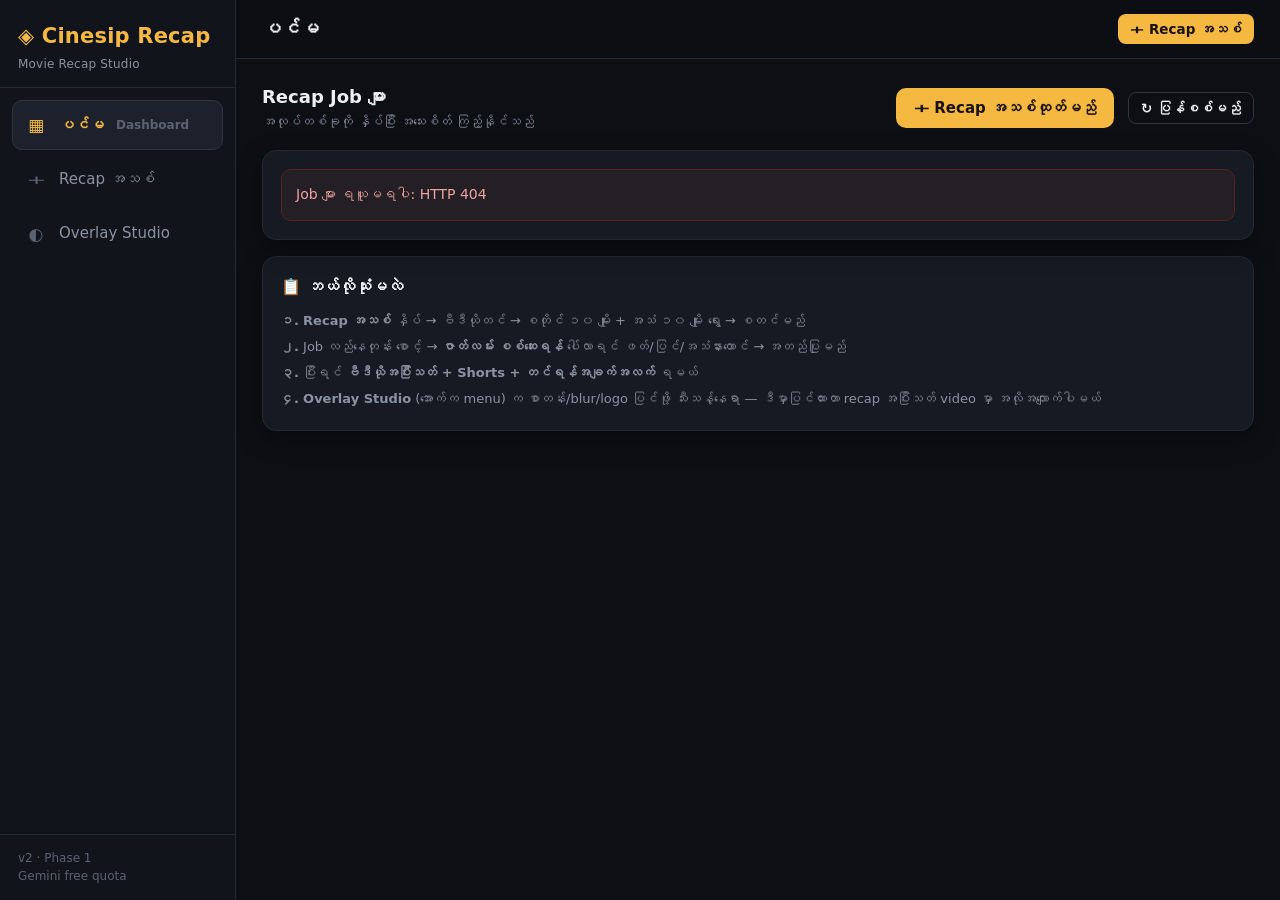
==== frontend/index.html @ f59112a5 "UI overhaul: voice presets+sliders, blur drag fix, style card fix, clearer workflow" ====
<!DOCTYPE html>
<html lang="my">
<head>
<meta charset="utf-8">
<meta name="viewport" content="width=device-width, initial-scale=1">
<title>Cinesip Recap — Studio</title>
<style>
/* ============ Cinesip Recap Studio — design system ============ */
:root{
  --bg:#0d0f14; --bg2:#11141b; --surface:#161a22; --surface2:#1c212b;
  --border:#232936; --border2:#2e3542;
  --text:#eceff4; --muted:#8b93a3; --faint:#5b6373;
  --gold:#f5b942; --gold-d:#c98f1f; --gold-ink:#1a1206;
  --green:#3fb950; --red:#e5534b; --amber:#d29922;
  --shadow:0 8px 24px rgba(0,0,0,.35);
  --r:14px;
}
*{box-sizing:border-box}
html,body{height:100%}
body{margin:0;background:var(--bg);color:var(--text);
  font-family:"Padauk","Noto Sans Myanmar","Myanmar3",system-ui,sans-serif;
  font-size:15px;line-height:1.55;-webkit-font-smoothing:antialiased}
::-webkit-scrollbar{width:10px;height:10px}
::-webkit-scrollbar-thumb{background:#2a3140;border-radius:6px}
::-webkit-scrollbar-track{background:transparent}

/* ============ app shell ============ */
#app{display:flex;min-height:100vh}
#sidebar{width:236px;flex:0 0 236px;background:var(--bg2);border-right:1px solid var(--border);
  display:flex;flex-direction:column;position:sticky;top:0;height:100vh;z-index:40}
#brand{padding:20px 18px 14px;border-bottom:1px solid var(--border)}
#brand .logo{font-size:21px;font-weight:800;color:var(--gold);letter-spacing:.2px}
#brand .logo small{color:var(--muted);font-weight:400;font-size:12px;display:block;margin-top:2px}
#nav{padding:12px;display:flex;flex-direction:column;gap:4px;flex:1}
.nav-item{display:flex;align-items:center;gap:12px;padding:11px 12px;border-radius:10px;
  color:var(--muted);cursor:pointer;border:1px solid transparent;font-size:15px;user-select:none}
.nav-item .ic{width:22px;text-align:center;font-size:17px;color:var(--faint)}
.nav-item:hover{background:var(--surface);color:var(--text)}
.nav-item.active{background:var(--surface2);color:var(--gold);border-color:var(--border2);font-weight:700}
.nav-item.active .ic{color:var(--gold)}
#sideFoot{padding:14px 18px;border-top:1px solid var(--border);color:var(--faint);font-size:12px}

#main{flex:1;min-width:0;display:flex;flex-direction:column}
#topbar{position:sticky;top:0;z-index:30;background:rgba(13,15,20,.92);
  border-bottom:1px solid var(--border);padding:14px 26px;display:flex;align-items:center;gap:14px}
#topbar h2{margin:0;font-size:19px;font-weight:700}
#topbar .spacer{flex:1}
#content{padding:24px 26px 60px;max-width:1240px;width:100%;margin:0 auto}
.view{display:none}
.view.active{display:block;animation:fadeUp .25s ease}
@keyframes fadeUp{from{opacity:0;transform:translateY(8px)}to{opacity:1;transform:none}}

/* mobile nav */
#mnav{display:none;background:var(--bg2);border-bottom:1px solid var(--border);
  padding:8px 12px;gap:6px;overflow-x:auto}
#mnav .nav-item{white-space:nowrap;padding:8px 12px;font-size:14px}

/* ============ primitives ============ */
.card{background:var(--surface);border:1px solid var(--border);border-radius:var(--r);
  padding:18px;box-shadow:var(--shadow)}
.card h3{margin:0 0 12px;font-size:16px}
.btn{background:var(--gold);color:var(--gold-ink);border:none;border-radius:10px;
  padding:11px 18px;font-size:15px;font-weight:700;cursor:pointer;font-family:inherit;
  display:inline-flex;align-items:center;gap:8px;transition:filter .15s}
.btn:hover{filter:brightness(1.08)}
.btn:disabled{opacity:.4;cursor:not-allowed;filter:none}
.btn.ghost{background:transparent;color:var(--text);border:1px solid var(--border2)}
.btn.ghost:hover{border-color:var(--gold);color:var(--gold)}
.btn.danger{background:var(--red);color:#fff}
.btn.small{padding:7px 12px;font-size:13.5px;border-radius:8px}
input[type=text],input[type=number],select,textarea{width:100%;background:#0f1218;color:var(--text);
  border:1px solid var(--border2);border-radius:9px;padding:10px 12px;font-size:14.5px;font-family:inherit}
input:focus,select:focus,textarea:focus{outline:none;border-color:var(--gold)}
textarea{resize:vertical;min-height:76px;line-height:1.6}
input[type=range]{width:100%;accent-color:var(--gold)}
input[type=file]{color:var(--muted);font-size:13px;max-width:100%}
label.f{display:block;margin:0 0 6px;color:var(--muted);font-size:13.5px}
label.f .val{color:var(--gold);font-weight:700}
.row{margin:12px 0}
.hint{font-size:13px;color:var(--muted);line-height:1.65}
.badge{display:inline-flex;align-items:center;gap:6px;font-size:12.5px;font-weight:700;
  padding:4px 11px;border-radius:999px;border:1px solid var(--border2);color:var(--muted);white-space:nowrap}
.badge .dot{width:8px;height:8px;border-radius:50%;background:currentColor}
.badge.st-queued{color:var(--muted)}
.badge.st-analyze,.badge.st-script,.badge.st-voice,.badge.st-render,.badge.st-shorts,.badge.st-metadata{color:var(--gold);border-color:#4a3a17;background:rgba(245,185,66,.07)}
.badge.st-awaiting_script{color:var(--amber);border-color:#4a3a17;background:rgba(210,153,34,.1)}
.badge.st-done{color:var(--green);border-color:#1d4423;background:rgba(63,185,80,.08)}
.badge.st-error{color:var(--red);border-color:#5a2320;background:rgba(229,83,75,.08)}
.grid{display:grid;gap:16px}
.divider{height:1px;background:var(--border);margin:16px 0}
.err-box{background:rgba(229,83,75,.07);border:1px solid #5a2320;color:#f0a49f;
  border-radius:10px;padding:14px;font-size:14px}
.ok-box{background:rgba(63,185,80,.07);border:1px solid #1d4423;color:#9fe0a8;
  border-radius:10px;padding:14px;font-size:14px}
.spin{width:18px;height:18px;border:2px solid var(--border2);border-top-color:var(--gold);
  border-radius:50%;animation:rot .8s linear infinite;display:inline-block;vertical-align:-4px}
@keyframes rot{to{transform:rotate(360deg)}}
.pulse{animation:pulse 1.6s ease-in-out infinite}
@keyframes pulse{0%,100%{opacity:1}50%{opacity:.45}}

/* skeleton */
.skel{position:relative;overflow:hidden;background:var(--surface2);border-radius:10px;min-height:20px}
.skel::after{content:"";position:absolute;inset:0;
  background:linear-gradient(90deg,transparent,rgba(255,255,255,.05),transparent);
  animation:shim 1.4s infinite}
@keyframes shim{from{transform:translateX(-100%)}to{transform:translateX(100%)}}

/* toasts */
#toasts{position:fixed;right:18px;bottom:18px;z-index:200;display:flex;flex-direction:column;gap:10px;max-width:min(360px,90vw)}
.toast{background:var(--surface2);border:1px solid var(--border2);border-left:4px solid var(--gold);
  border-radius:10px;padding:12px 14px;box-shadow:var(--shadow);font-size:14px;
  animation:tin .25s ease}
.toast.err{border-left-color:var(--red)}
.toast.ok{border-left-color:var(--green)}
@keyframes tin{from{opacity:0;transform:translateX(20px)}to{opacity:1;transform:none}}

/* modal */
.modal{position:fixed;inset:0;background:rgba(0,0,0,.78);display:none;align-items:center;
  justify-content:center;z-index:150;padding:18px}
.modal.open{display:flex}
.modal-box{background:var(--surface);border:1px solid var(--border2);border-radius:16px;
  max-width:760px;width:100%;padding:18px;box-shadow:var(--shadow)}
.modal-box video{width:100%;border-radius:10px;background:#000;max-height:70vh}
.modal-note{margin:12px 0;color:var(--gold);font-size:14px}

/* ============ dashboard ============ */
.dash-head{display:flex;align-items:center;gap:14px;margin-bottom:18px;flex-wrap:wrap}
.dash-head .spacer{flex:1}
.job-grid{display:grid;grid-template-columns:repeat(auto-fill,minmax(280px,1fr));gap:16px}
.job-card{background:var(--surface);border:1px solid var(--border);border-radius:var(--r);
  overflow:hidden;cursor:pointer;transition:transform .15s,border-color .15s;box-shadow:var(--shadow)}
.job-card:hover{transform:translateY(-3px);border-color:var(--gold-d)}
.job-thumb{position:relative;aspect-ratio:16/9;background:#000;overflow:hidden}
.job-thumb img{width:100%;height:100%;object-fit:cover;display:block}
.job-thumb .ph{position:absolute;inset:0;display:flex;align-items:center;justify-content:center;
  color:var(--faint);font-size:14px}
.job-thumb .mode-tag{position:absolute;top:8px;left:8px;background:rgba(0,0,0,.65);color:var(--gold);
  font-size:11.5px;font-weight:700;padding:3px 9px;border-radius:6px}
.job-body{padding:14px}
.job-body .jid{font-weight:700;font-size:14.5px;margin-bottom:8px}
.job-meta{display:flex;align-items:center;gap:10px;margin-top:10px}
.pbar{height:7px;background:#0f1218;border-radius:99px;overflow:hidden;flex:1}
.pbar > i{display:block;height:100%;background:var(--gold);border-radius:99px;transition:width .4s}
.pbar.done > i{background:var(--green)}
.job-time{color:var(--faint);font-size:12px;margin-top:8px}
.empty{text-align:center;padding:60px 20px;color:var(--muted)}
.empty .big{font-size:44px;margin-bottom:10px;color:var(--faint)}

/* ============ wizard ============ */
.steps{display:flex;gap:0;margin-bottom:22px}
.step{flex:1;text-align:center;position:relative;padding-top:30px;color:var(--faint);font-size:13.5px}
.step::before{content:attr(data-n);position:absolute;top:0;left:50%;transform:translateX(-50%);
  width:30px;height:30px;border-radius:50%;background:var(--surface2);border:1px solid var(--border2);
  display:flex;align-items:center;justify-content:center;font-weight:700;color:var(--muted);font-size:14px}
.step::after{content:"";position:absolute;top:15px;left:calc(-50% + 18px);right:calc(50% + 18px);
  height:2px;background:var(--border2)}
.step:first-child::after{display:none}
.step.cur{color:var(--gold);font-weight:700}
.step.cur::before{background:var(--gold);color:var(--gold-ink);border-color:var(--gold)}
.step.done{color:var(--green)}
.step.done::before{background:var(--green);color:#06130a;border-color:var(--green);content:"✓"}
.dropzone{border:2px dashed var(--border2);border-radius:var(--r);padding:44px 20px;text-align:center;
  cursor:pointer;transition:border-color .15s,background .15s;background:var(--surface)}
.dropzone:hover,.dropzone.over{border-color:var(--gold);background:#171a12}
.dropzone .big{font-size:40px;margin-bottom:8px;color:var(--gold)}
.mode-cards{display:grid;grid-template-columns:repeat(3,1fr);gap:12px}
.mode-card{background:var(--surface2);border:2px solid var(--border2);border-radius:12px;
  padding:18px 14px;text-align:center;cursor:pointer;transition:border-color .15s}
.mode-card:hover{border-color:var(--faint)}
.mode-card.sel{border-color:var(--gold);background:#1d1a10}
.mode-card .t{font-weight:700;font-size:15.5px;margin-bottom:4px}
.mode-card .d{font-size:12.5px;color:var(--muted)}
.style-cards{display:grid;grid-template-columns:repeat(2,1fr);gap:10px}
.style-card{background:var(--surface2);border:2px solid var(--border2);border-radius:12px;
  padding:10px 12px;cursor:pointer;transition:border-color .15s}
.style-card:hover{border-color:var(--faint)}
.style-card.sel{border-color:var(--gold);background:#1d1a10}
.style-card .t{font-weight:700;font-size:14.5px;margin-bottom:3px}
.style-card .d{font-size:12px;color:var(--muted)}
@media(max-width:560px){.style-cards{grid-template-columns:1fr}}
.wiz-nav{display:flex;gap:10px;margin-top:20px}
.wiz-nav .spacer{flex:1}
.kv{display:flex;justify-content:space-between;padding:9px 0;border-bottom:1px solid var(--border);font-size:14.5px}
.kv:last-child{border-bottom:none}
.kv .k{color:var(--muted)} .kv .v{font-weight:700}

/* ============ job detail ============ */
.job-head{display:flex;align-items:center;gap:14px;flex-wrap:wrap;margin-bottom:18px}
.job-head .spacer{flex:1}
.ring{position:relative;width:64px;height:64px;flex:0 0 64px}
.ring svg{transform:rotate(-90deg)}
.ring .pct{position:absolute;inset:0;display:flex;align-items:center;justify-content:center;
  font-size:13px;font-weight:800;color:var(--gold)}
.timeline{display:flex;align-items:flex-start;margin:6px 0 20px;overflow-x:auto;padding:6px 2px}
.tstep{flex:1;min-width:96px;text-align:center;position:relative;padding-top:40px;color:var(--faint);font-size:12.5px}
.tstep::before{content:attr(data-ic);position:absolute;top:4px;left:50%;transform:translateX(-50%);
  width:32px;height:32px;border-radius:50%;background:var(--surface2);border:2px solid var(--border2);
  display:flex;align-items:center;justify-content:center;font-size:14px;font-weight:800;color:var(--muted)}
.tstep::after{content:"";position:absolute;top:19px;left:calc(-50% + 20px);right:calc(50% + 20px);
  height:2px;background:var(--border2)}
.tstep:first-child::after{display:none}
.tstep.done{color:var(--green)}
.tstep.done::before{background:rgba(63,185,80,.15);border-color:var(--green);color:var(--green);content:"✓"}
.tstep.done::after{background:var(--green)}
.tstep.cur{color:var(--gold);font-weight:700}
.tstep.cur::before{border-color:var(--gold);color:var(--gold);box-shadow:0 0 0 5px rgba(245,185,66,.12)}
.tstep.cur::after{background:var(--gold-d)}
.tstep.err::before{border-color:var(--red);color:var(--red);content:"!"}
.console{background:#0a0c10;border:1px solid var(--border);border-radius:12px;padding:14px;
  font-family:ui-monospace,Consolas,monospace;font-size:13px;line-height:1.7;
  max-height:260px;overflow-y:auto;color:#9fb3a8}
.console .lt{color:#4a5468;margin-right:8px}
.console .e{color:#f0a49f}
.stage-panel{margin-top:16px}
.beat{border:1px solid var(--border);border-radius:12px;padding:14px;margin-bottom:12px;background:var(--surface2)}
.beat-head{display:flex;align-items:center;gap:10px;margin-bottom:10px;flex-wrap:wrap}
.beat-idx{background:var(--gold);color:var(--gold-ink);font-weight:800;font-size:13px;
  border-radius:8px;padding:3px 10px}
.beat-win{color:var(--muted);font-size:13px;font-family:ui-monospace,monospace}
.beat textarea{margin:8px 0}
.flag{font-size:12px;font-weight:700;padding:3px 10px;border-radius:99px}
.flag.low{background:rgba(229,83,75,.12);color:#f0a49f;border:1px solid #5a2320}
.flag.good{background:rgba(63,185,80,.1);color:#9fe0a8;border:1px solid #1d4423}
.score{font-size:13px;color:var(--muted)}
.beat-actions{display:flex;gap:8px;align-items:center;flex-wrap:wrap;margin-top:8px}
.beat-actions audio{height:34px;max-width:260px}
.voice-sel{max-width:220px}
.bible{background:#141821;border:1px solid var(--border2);border-left:4px solid var(--gold);
  border-radius:10px;padding:14px;margin-bottom:16px;font-size:14.5px;line-height:1.7}
.short-grid{display:grid;grid-template-columns:repeat(auto-fill,minmax(220px,1fr));gap:14px}
.short-card{background:var(--surface2);border:1px solid var(--border);border-radius:12px;overflow:hidden}
.short-card .sp{aspect-ratio:9/16;max-height:220px;background:#000;display:flex;align-items:center;
  justify-content:center;color:var(--faint);font-size:13px;position:relative}
.short-card .bd{padding:12px}
.tagchip{display:inline-block;background:var(--surface2);border:1px solid var(--border2);
  border-radius:99px;padding:4px 12px;font-size:13px;margin:0 6px 6px 0}
.copy-btn{cursor:pointer}
.meta-row{display:flex;gap:8px;align-items:flex-start;margin-bottom:10px}
.meta-row .grow{flex:1}

/* ============ preview studio ============ */
.studio-layout{display:grid;grid-template-columns:minmax(0,1fr) 360px;gap:16px;align-items:start}
#stageWrap{background:#000;border-radius:12px;overflow:hidden;position:relative;border:1px solid var(--border)}
#stage{position:relative;width:100%;background:#000;overflow:hidden;aspect-ratio:16/9}
#vid{width:100%;height:100%;display:block;object-fit:fill;background:#000}
#olayer{position:absolute;inset:0;overflow:hidden;touch-action:none}
#stagePlaceholder{position:absolute;inset:0;display:flex;align-items:center;justify-content:center;
  color:var(--muted);font-size:15px;text-align:center;padding:20px}
#videoInfo{margin-top:8px;color:var(--muted);font-size:13px}
.blur-region{position:absolute;border:1px dashed rgba(245,185,66,.85);background:rgba(245,185,66,.06);
  cursor:move;min-width:14px;min-height:14px;border-radius:4px}
.blur-region.sel{border:2px solid var(--gold);background:rgba(245,185,66,.12)}
.blur-region .tag{position:absolute;top:-20px;left:0;font-size:11px;color:var(--gold);
  background:rgba(0,0,0,.6);padding:1px 6px;border-radius:4px;white-space:nowrap}
.blur-region .rh{position:absolute;right:-8px;bottom:-8px;width:16px;height:16px;border-radius:50%;
  background:var(--gold);cursor:nwse-resize;border:2px solid #000}
#subBox{position:absolute;transform:translate(-50%,-50%);cursor:move;text-align:center;
  font-weight:700;line-height:1.35;padding:2px 8px;user-select:none;white-space:pre-wrap;word-break:break-word}
#logoImg{position:absolute;cursor:move;user-select:none}
#logoEmpty{position:absolute;border:1px dashed var(--faint);color:var(--muted);font-size:12px;
  display:flex;align-items:center;justify-content:center;cursor:move;border-radius:6px}
#wmBox{position:absolute;cursor:move;user-select:none;white-space:nowrap;font-weight:600}
.studio-tabs{display:flex;flex-wrap:wrap;gap:6px;margin-bottom:12px}
.studio-tabs button{background:var(--surface2);color:var(--muted);border:1px solid var(--border2);
  border-radius:8px;padding:8px 12px;cursor:pointer;font-size:14px;font-family:inherit}
.studio-tabs button.active{background:var(--gold);color:var(--gold-ink);border-color:var(--gold);font-weight:700}
.stab{display:none}.stab.active{display:block}
.studio-actions{display:grid;grid-template-columns:1fr 1fr;gap:8px;margin-top:14px}
#fontList{list-style:none;margin:8px 0;padding:0;max-height:150px;overflow:auto}
#fontList li{padding:7px 10px;border:1px solid var(--border);border-radius:8px;margin-bottom:6px;
  font-size:13px;display:flex;justify-content:space-between;gap:8px;align-items:center}
#fontList li.cur{border-color:var(--gold)}
.chk{display:flex;align-items:center;gap:8px;margin:8px 0}
.chk input{width:17px;height:17px;accent-color:var(--gold)}
.vid-pick{display:flex;gap:8px;flex-wrap:wrap;align-items:center;margin-bottom:12px}

@media (max-width:1020px){.studio-layout{grid-template-columns:1fr}}
@media (max-width:860px){
  #sidebar{display:none}
  #mnav{display:flex}
  #content{padding:16px 14px 60px}
  #topbar{padding:12px 14px}
  .mode-cards{grid-template-columns:1fr}
}
</style>
</head>
<body>
<div id="app">
  <!-- ============ sidebar ============ -->
  <aside id="sidebar">
    <div id="brand">
      <div class="logo">◈ Cinesip Recap<small>Movie Recap Studio</small></div>
    </div>
    <nav id="nav">
      <div class="nav-item active" data-view="dashboard"><span class="ic">▦</span>ပင်မ <span style="font-size:12px;color:var(--faint)">Dashboard</span></div>
      <div class="nav-item" data-view="wizard"><span class="ic">＋</span>Recap အသစ်</div>
      <div class="nav-item" data-view="studio"><span class="ic">◐</span>Overlay Studio</div>
    </nav>
    <div id="sideFoot">v2 · Phase 1<br>Gemini free quota</div>
  </aside>

  <!-- ============ main ============ -->
  <div id="main">
    <div id="topbar">
      <h2 id="viewTitle">ပင်မ</h2>
      <div class="spacer"></div>
      <button class="btn small" id="btnTopNew">＋ Recap အသစ်</button>
    </div>
    <nav id="mnav">
      <div class="nav-item active" data-view="dashboard"><span class="ic">▦</span>ပင်မ</div>
      <div class="nav-item" data-view="wizard"><span class="ic">＋</span>အသစ်</div>
      <div class="nav-item" data-view="studio"><span class="ic">◐</span>Overlay</div>
    </nav>

    <div id="content">
      <!-- ======== VIEW: dashboard ======== -->
      <section class="view active" id="view-dashboard">
        <div class="dash-head">
          <div>
            <h3 style="margin:0;font-size:18px">Recap Job များ</h3>
            <div class="hint">အလုပ်တစ်ခုကို နှိပ်ပြီး အသေးစိတ် ကြည့်နိုင်သည်</div>
          </div>
          <div class="spacer"></div>
          <button class="btn" id="btnDashNew">＋ Recap အသစ်ထုတ်မည်</button>
          <button class="btn ghost small" id="btnRefresh">↻ ပြန်စစ်မည်</button>
        </div>
        <div class="job-grid" id="jobGrid"></div>
        <div class="card" style="margin-top:16px">
          <h3 style="font-size:16px;margin:0 0 8px">📋 ဘယ်လိုသုံးမလဲ</h3>
          <div class="hint" style="line-height:2">
            <b>၁.</b> <b>Recap အသစ်</b> နှိပ် → ဗီဒီယိုတင် → စတိုင် ၁၀ မျိုး + အသံ ၁၀ မျိုး ရွေး → စတင်မည်<br>
            <b>၂.</b> Job လည်နေတုန်း စောင့် → <b>ဇာတ်လမ်း စစ်ဆေးရန်</b> ပေါ်လာရင် ဖတ်/ပြင်/အသံနားထောင် → အတည်ပြုမည်<br>
            <b>၃.</b> ပြီးရင် <b>ဗီဒီယိုအပြီးသတ် + Shorts + တင်ရန်အချက်အလက်</b> ရမယ်<br>
            <b>၄.</b> <b>Overlay Studio</b> (အောက်က menu) က စာတန်း/blur/logo ပြင်ဖို့ သီးသန့်နေရာ — ဒီမှာပြင်ထားတာ recap အပြီးသတ် video မှာ အလိုအလျောက်ပါမယ်
          </div>
        </div>
      </section>

      <!-- ======== VIEW: new recap wizard ======== -->
      <section class="view" id="view-wizard">
        <div class="card" style="max-width:760px;margin:0 auto">
          <h3 style="font-size:18px">Recap အသစ်</h3>
          <div class="hint" style="margin-bottom:10px">📋 အဆင့်များ: <b>ဗီဒီယိုတင်</b> → <b>စတိုင်+အသံရွေး</b> → <b>စတင်</b> → ဇာတ်လမ်းစစ်ဆေး → ဗီဒီယိုအပြီးသတ် ရမယ်</div>
          <div class="steps" id="wizSteps">
            <div class="step cur" data-n="1" data-s="1">၁။ ဗီဒီယိုတင်</div>
            <div class="step" data-n="2" data-s="2">၂။ စတိုင်+အသံရွေး</div>
            <div class="step" data-n="3" data-s="3">၃။ စတင်ရန်</div>
          </div>
            <div class="step cur" data-n="1" data-s="1">ဗီဒီယို</div>
            <div class="step" data-n="2" data-s="2">ရွေးချယ်မှုများ</div>
            <div class="step" data-n="3" data-s="3">Quota & စတင်ရန်</div>
          </div>
          <div id="wizBody"></div>
          <div class="wiz-nav">
            <button class="btn ghost" id="wizBack" style="visibility:hidden">← နောက်သို့</button>
            <div class="spacer"></div>
            <button class="btn" id="wizNext">ရှေ့သို့ →</button>
          </div>
        </div>
      </section>

      <!-- ======== VIEW: job detail ======== -->
      <section class="view" id="view-job">
        <div class="job-head">
          <button class="btn ghost small" id="btnJobBack">← ပြန်သွားမည်</button>
          <div>
            <div style="font-weight:800;font-size:17px" id="jobTitle">Job</div>
            <div class="hint" id="jobSub"></div>
          </div>
          <div class="spacer"></div>
          <button class="btn ghost small" id="btnJobOverlay" title="ဒီ video ရဲ့ စာတန်း/blur/logo ကို Overlay Studio မှာ ပြင်မယ်">🎨 Overlay ပြင်ရန်</button>
          <span id="jobStageBadge"></span>
          <div class="ring" id="jobRing"></div>
        </div>
        <div class="card">
          <div class="timeline" id="jobTimeline"></div>
          <div class="row" style="display:flex;align-items:center;gap:12px">
            <div class="pbar" id="jobPbar" style="flex:1"><i style="width:0%"></i></div>
            <span class="hint" id="jobStageDetail"></span>
          </div>
        </div>
        <div class="card stage-panel">
          <h3>အဆင့် အသေးစိတ်</h3>
          <div id="stagePanel"><div class="hint">တောင်းဆိုနေသည်...</div></div>
        </div>
        <div class="card stage-panel">
          <h3>Log</h3>
          <div class="console" id="jobLog"><div class="hint">—</div></div>
        </div>
      </section>

      <!-- ======== VIEW: preview studio ======== -->
      <section class="view" id="view-studio">
        <div class="card" style="margin-bottom:14px">
          <div class="vid-pick">
            <label class="btn ghost small" style="cursor:pointer">📁 ဗီဒီယို ရွေးပါ
              <input type="file" id="stFile" accept="video/mp4,video/*" style="display:none">
            </label>
            <button class="btn small ghost" id="stBtnUpload">တင်မည်</button>
            <button class="btn small ghost" id="stBtnLast">နောက်ဆုံးတင်ထားတာ သုံးမည်</button>
            <span class="hint" id="stHint"></span>
          </div>
          <div class="hint">မြင်တဲ့အတိုင်း ထွက်မယ် — blur / စာတန်း / logo / watermark / video ကို preview ပေါ်မှာ တိုက်ရိုက်ပြင်ပါ။</div>
          <div class="hint" style="margin-top:6px">ℹ️ ဒီနေရာက <b>recap job နဲ့ သက်သက်စီ</b> — ဗီဒီယိုတစ်ပုဒ်ရဲ့ overlay တွေကို အသေးစိတ်ပြင်ဖို့။ ဒီမှာ <b>သိမ်း</b> ထားတဲ့ overlay တွေက အဲ့ video ရဲ့ recap job အပြီးသတ် video မှာ အလိုအလျောက်ပါမယ်။</div>
        </div>
        <div class="studio-layout">
          <section>
            <div id="stageWrap">
              <div id="stage">
                <video id="vid" controls playsinline preload="metadata"></video>
                <div id="olayer"></div>
                <div id="stagePlaceholder">ဗီဒီယို တင်ပြီးမှ preview မြင်ရမယ်</div>
              </div>
            </div>
            <div id="videoInfo">ဗီဒီယို မတင်ရသေးပါ</div>
          </section>
          <aside class="card" id="studioPanel">
            <div class="studio-tabs" id="stTabs">
              <button data-tab="blur" class="active">Blur</button>
              <button data-tab="sub">စာတန်း</button>
              <button data-tab="logo">Logo</button>
              <button data-tab="wm">Watermark</button>
              <button data-tab="video">Video</button>
              <button data-tab="font">Font</button>
            </div>
            <div class="stab active" id="stab-blur">
              <div class="row">
                <button class="btn small" id="btnAddBlur">Blur နေရာ ထည့်မည်</button>
                <span class="hint" id="blurCount"></span>
              </div>
              <div class="hint">နေရာကို နှိပ်၍ ရွေးပါ — ဆွဲပြီး ရွှေ့လို့ရတယ်၊ အောက်ခြေညာဘက် အစက်ကလေးနဲ့ အရွယ်ပြင်လို့ရတယ်။</div>
              <div class="row"><label class="f">ရွေးထားသော နေရာ: <span class="val" id="blurSelLabel">—</span></label></div>
              <div class="row">
                <label class="f">ပြင်းအား (strength): <span class="val" id="blurSVal">25</span></label>
                <input type="range" id="blurS" min="0" max="50" value="25">
              </div>
              <div class="row"><button class="btn small danger" id="btnDelBlur">ရွေးထားတာ ဖျက်မည်</button></div>
            </div>
            <div class="stab" id="stab-sub">
              <div class="hint">အောက်က နမူနာစာသားကို preview ပေါ်မှာ ဆွဲပြီး နေရာချပါ။</div>
              <div class="row"><label class="f">နမူနာ စာသား</label><input type="text" id="subText" value="ဒါက နမူနာ စာတန်းထိုးပါ"></div>
              <div class="row"><label class="f">စာလုံး အရွယ်အစား (%): <span class="val" id="subSizeVal">4.5</span></label>
                <input type="range" id="subSize" min="1" max="12" step="0.5" value="4.5"></div>
              <div class="row"><label class="f">အကျယ် အများဆုံး (%): <span class="val" id="subMaxwVal">88</span></label>
                <input type="range" id="subMaxw" min="30" max="100" step="1" value="88"></div>
              <div class="row"><label class="f">အရောင်</label>
                <select id="subColor">
                  <option value="White">အဖြူ (White)</option>
                  <option value="Yellow" selected>အဝါ (Yellow)</option>
                  <option value="Green">အစိမ်း (Green)</option>
                  <option value="Cyan">စိမ်းပြာ (Cyan)</option>
                  <option value="Red">အနီ (Red)</option>
                </select></div>
              <div class="row"><label class="f">ဖောင့်</label><select id="subFont"><option value="">(မူရင်း)</option></select></div>
              <div class="row hint">အနေအထား: <span class="val" id="subPosVal">50, 88</span></div>
            </div>
            <div class="stab" id="stab-logo">
              <div class="chk"><input type="checkbox" id="logoEnabled" checked><label for="logoEnabled" style="margin:0">လိုဂို ပြသမည်</label></div>
              <div class="row"><label class="f">လိုဂို ပုံ (PNG/JPG)</label>
                <input type="file" id="logoFile" accept="image/*">
                <div class="hint" id="logoUpHint"></div></div>
              <div class="hint">လိုဂိုကို preview ပေါ်မှာ ဆွဲပြီး နေရာချပါ။</div>
              <div class="row"><label class="f">အကျယ် (%): <span class="val" id="logoWVal">12</span></label>
                <input type="range" id="logoW" min="2" max="40" step="0.5" value="12"></div>
              <div class="row"><label class="f">အမှိန် (opacity): <span class="val" id="logoOpVal">0.9</span></label>
                <input type="range" id="logoOp" min="0.1" max="1" step="0.05" value="0.9"></div>
              <div class="row hint">အနေအထား: <span class="val" id="logoPosVal">3, 3</span></div>
            </div>
            <div class="stab" id="stab-wm">
              <div class="chk"><input type="checkbox" id="wmEnabled"><label for="wmEnabled" style="margin:0">Watermark ပြသမည်</label></div>
              <div class="row"><label class="f">စာသား</label><input type="text" id="wmText" value="Cinesip"></div>
              <div class="hint">စာသားကို preview ပေါ်မှာ ဆွဲပြီး နေရာချပါ။</div>
              <div class="row"><label class="f">အရွယ်အစား (%): <span class="val" id="wmSizeVal">4</span></label>
                <input type="range" id="wmSize" min="1" max="12" step="0.5" value="4"></div>
              <div class="row"><label class="f">အမှိန် (opacity): <span class="val" id="wmOpVal">0.5</span></label>
                <input type="range" id="wmOp" min="0.1" max="1" step="0.05" value="0.5"></div>
              <div class="row"><label class="f">အရောင်</label>
                <select id="wmColor">
                  <option value="White" selected>အဖြူ (White)</option>
                  <option value="Yellow">အဝါ (Yellow)</option>
                  <option value="Green">အစိမ်း (Green)</option>
                  <option value="Cyan">စိမ်းပြာ (Cyan)</option>
                  <option value="Red">အနီ (Red)</option>
                </select></div>
              <div class="row hint">အနေအထား: <span class="val" id="wmPosVal">50, 95</span></div>
            </div>
            <div class="stab" id="stab-video">
              <div class="hint">ဒီတန်ဖိုးတွေက preview မှာရော၊ render လုပ်တဲ့အခါမှာပါ တစ်ထပ်တည်း သက်ရောက်မယ်။</div>
              <div class="row"><label class="f">အလင်း (brightness): <span class="val" id="vBriVal">0</span></label>
                <input type="range" id="vBri" min="-0.5" max="0.5" step="0.05" value="0"></div>
              <div class="row"><label class="f">Contrast: <span class="val" id="vConVal">1.0</span></label>
                <input type="range" id="vCon" min="0.5" max="1.5" step="0.05" value="1"></div>
              <div class="row"><label class="f">အရောင် ရင့်မှု (saturation): <span class="val" id="vSatVal">1.0</span></label>
                <input type="range" id="vSat" min="0" max="2" step="0.05" value="1"></div>
              <div class="row"><button class="btn small ghost" id="btnResetVideo">မူရင်းအတိုင်း ပြန်ထားမည်</button></div>
            </div>
            <div class="stab" id="stab-font">
              <div class="row"><label class="f">ဖောင့် စာရင်း</label><ul id="fontList"></ul></div>
              <div class="row"><label class="f">TTF ဖောင့် အသစ် တင်မည်</label>
                <input type="file" id="fontFile" accept=".ttf,.otf">
                <div style="margin-top:8px"><button class="btn small" id="btnFontUp">တင်မည်</button></div></div>
              <div class="hint">စာတန်းထိုးမှာ သုံးမယ့်ဖောင့်ကို "စာတန်း" tab ထဲက ရွေးပါ။</div>
            </div>
            <div class="studio-actions">
              <button class="btn" id="btnSaveOv">သိမ်းမည်</button>
              <button class="btn ghost" id="btnRenderOv">10s Preview ထုတ်မည်</button>
            </div>
            <div class="hint" id="stStatus" style="margin-top:10px;min-height:18px"></div>
          </aside>
        </div>
      </section>
    </div>
  </div>
</div>

<!-- generic video modal -->
<div class="modal" id="vidModal">
  <div class="modal-box">
    <video id="vidModalPlayer" controls playsinline></video>
    <div class="modal-note" id="vidModalNote"></div>
    <button class="btn small ghost" id="vidModalClose">ပိတ်မည်</button>
  </div>
</div>

<div id="toasts"></div>
<script>
"use strict";
/* ============================================================
   Cinesip Recap Studio — SPA
   ============================================================ */
const $ = id => document.getElementById(id);
const clamp = (v,a,b) => Math.min(b, Math.max(a, v));
const esc = s => String(s==null?"":s).replace(/[&<>"']/g, c=>({"&":"&amp;","<":"&lt;",">":"&gt;",'"':"&quot;","'":"&#39;"}[c]));

/* ---------- global state ---------- */
const App = {
  view: "dashboard",
  jobs: [],
  jobId: null,
  pollTimer: null,
  logLen: 0,
  lastVideo: null,          // {video_id,width,height,duration}
  wiz: { step:1, video:null, mode:"long", minutes:20, style:"cold_open", voice:"thiha", vopts:{speed:1.0,pitch:0,volume:100}, budget:null, jobId:null },
  scriptCache: null,
  resultCache: null,
};

/* ---------- api ---------- */
async function api(url, opts){
  const r = await fetch(url, opts);
  let j = null;
  try{ j = await r.json(); }catch(e){ /* non-json */ }
  if(!r.ok) throw new Error((j && (j.error||j.detail)) || ("HTTP "+r.status));
  return j;
}

/* ---------- toast ---------- */
function toast(msg, kind){
  const t = document.createElement("div");
  t.className = "toast " + (kind||"");
  t.textContent = msg;
  $("toasts").appendChild(t);
  setTimeout(()=>{ t.style.opacity="0"; t.style.transition="opacity .3s"; setTimeout(()=>t.remove(),320); }, 3600);
}

/* ---------- modal video ---------- */
function openVideoModal(url, note){
  const p = $("vidModalPlayer");
  p.src = url; p.load();
  $("vidModalNote").textContent = note || "";
  $("vidModal").classList.add("open");
}
function closeVideoModal(){
  const p = $("vidModalPlayer");
  p.pause(); p.removeAttribute("src"); p.load();
  $("vidModal").classList.remove("open");
}
$("vidModalClose").addEventListener("click", closeVideoModal);
$("vidModal").addEventListener("click", e=>{ if(e.target===$("vidModal")) closeVideoModal(); });

/* ---------- copy ---------- */
async function copyText(txt, label){
  try{ await navigator.clipboard.writeText(txt); toast((label||"")+" ကူးပြီးပြီ", "ok"); }
  catch(e){
    const ta = document.createElement("textarea");
    ta.value = txt; document.body.appendChild(ta); ta.select();
    try{ document.execCommand("copy"); toast("ကူးပြီးပြီ","ok"); }
    catch(_){ toast("copy မရပါ","err"); }
    ta.remove();
  }
}

/* ---------- formatting ---------- */
function fmtDur(sec){
  sec = Math.max(0, Math.round(sec||0));
  const m = Math.floor(sec/60), s = sec%60;
  return m+":"+String(s).padStart(2,"0");
}
function fmtTime(iso){
  if(!iso) return "—";
  try{ return new Date(iso).toLocaleString("en-GB",{day:"2-digit",month:"short",hour:"2-digit",minute:"2-digit"}); }
  catch(e){ return String(iso).slice(0,16); }
}
function shortId(id){ return String(id||"").slice(0,8); }

/* ---------- stage meta ---------- */
const STAGE_LABEL = {
  queued:"တန်းစီနေသည်", analyze:"ခွဲခြမ်းစိတ်ဖြာ", script:"ဇာတ်လမ်းရေး",
  awaiting_script:"စစ်ဆေးရန် စောင့်", voice:"အသံထည့်", render:"ဗီဒီယိုထုတ်",
  shorts:"Shorts ထုတ်", metadata:"အချက်အလက်", done:"ပြီးပြီ", error:"အမှား"
};
const TIMELINE = ["analyze","script","review","voice","render","shorts","metadata","done"];
const TIMELINE_LABEL = {analyze:"ခွဲခြမ်းစိတ်ဖြာ",script:"ဇာတ်လမ်းရေး",review:"စစ်ဆေးရန်",
  voice:"အသံထည့်",render:"ဗီဒီယိုထုတ်",shorts:"Shorts",metadata:"အချက်အလက်",done:"ပြီးပြီ"};
function stageToTl(stage){
  if(stage==="awaiting_script") return "review";
  return stage;
}
function stageBadge(stage){
  return `<span class="badge st-${esc(stage)}"><span class="dot"></span>${esc(STAGE_LABEL[stage]||stage)}</span>`;
}
function progressRing(pct){
  pct = clamp(Math.round(pct||0),0,100);
  const c = 2*Math.PI*26;
  return `<svg width="64" height="64" viewBox="0 0 64 64">
    <circle cx="32" cy="32" r="26" fill="none" stroke="#232936" stroke-width="7"/>
    <circle cx="32" cy="32" r="26" fill="none" stroke="#f5b942" stroke-width="7"
      stroke-linecap="round" stroke-dasharray="${(c*pct/100).toFixed(1)} ${c.toFixed(1)}"/>
  </svg><span class="pct">${pct}%</span>`;
}

/* ---------- router ---------- */
const VIEW_TITLES = {dashboard:"ပင်မ", wizard:"Recap အသစ်", job:"Job အသေးစိတ်", studio:"Preview Studio"};
function showView(name, param){
  App.view = name;
  stopJobPoll();
  document.querySelectorAll(".view").forEach(v=>v.classList.remove("active"));
  $("view-"+name).classList.add("active");
  document.querySelectorAll(".nav-item").forEach(n=>
    n.classList.toggle("active", n.dataset.view===name || (name==="job"&&n.dataset.view==="dashboard")));
  $("viewTitle").textContent = name==="job" ? "Job အသေးစိတ်" : VIEW_TITLES[name];
  window.scrollTo(0,0);
  if(name==="dashboard"){ loadStyles(); loadDashboard(); }
  if(name==="wizard") renderWizard();
  if(name==="job" && param) openJob(param);
  if(name==="studio") studioOnShow();
}
document.querySelectorAll(".nav-item").forEach(n=>
  n.addEventListener("click", ()=>showView(n.dataset.view)));
$("btnTopNew").addEventListener("click", ()=>{ App.wiz = {step:1,video:null,mode:"long",minutes:20,style:"cold_open",voice:"thiha",vopts:{speed:1.0,pitch:0,volume:100},budget:null,jobId:null}; showView("wizard"); });
$("btnDashNew").addEventListener("click", ()=>{ App.wiz = {step:1,video:null,mode:"long",minutes:20,style:"cold_open",voice:"thiha",vopts:{speed:1.0,pitch:0,volume:100},budget:null,jobId:null}; showView("wizard"); });

/* ============================================================
   DASHBOARD
   ============================================================ */
function skeletonCards(n){
  let h = "";
  for(let i=0;i<n;i++) h += `<div class="card"><div class="skel" style="aspect-ratio:16/9"></div>
    <div class="skel" style="height:16px;margin-top:12px;width:60%"></div>
    <div class="skel" style="height:10px;margin-top:8px"></div></div>`;
  return h;
}
async function loadDashboard(){
  const g = $("jobGrid");
  g.innerHTML = skeletonCards(6);
  try{
    const j = await api("/api/jobs");
    App.jobs = j.jobs || [];
  }catch(e){
    g.innerHTML = `<div class="card" style="grid-column:1/-1"><div class="err-box">Job များ ရယူမရပါ: ${esc(e.message)}</div></div>`;
    return;
  }
  if(!App.jobs.length){
    g.innerHTML = `<div class="empty" style="grid-column:1/-1">
      <div class="big">◈</div>
      <div style="font-size:17px;font-weight:700;margin-bottom:6px">Recap job မရှိသေးပါ</div>
      <div class="hint" style="margin-bottom:16px">ဗီဒီယို တင်ပြီး ပထမဆုံး recap ထုတ်ကြည့်ပါ</div>
      <button class="btn" onclick="document.getElementById('btnDashNew').click()">＋ Recap အသစ်ထုတ်မည်</button>
    </div>`;
    return;
  }
  g.innerHTML = App.jobs.map(job=>{
    const st = job.stage||"queued", pct = Math.round(job.progress||0);
    const thumb = job.video_id
      ? `<img src="/api/frame/${encodeURIComponent(job.video_id)}?t=5" alt="" loading="lazy" onerror="this.remove()">`
      : `<div class="ph">ဗီဒီယို မရှိပါ</div>`;
    const modeName = {long:"Long-form", short:"Short", both:"Long + Short"}[job.mode] || esc(job.mode||"");
    return `<div class="job-card" data-job="${esc(job.id)}">
      <div class="job-thumb">${thumb}<span class="mode-tag">${esc(modeName)}</span></div>
      <div class="job-body">
        <div class="jid">#${esc(shortId(job.id))}</div>
        <div>${stageBadge(st)}</div>
        <div class="job-meta">
          <div class="pbar ${st==="done"?"done":""}"><i style="width:${pct}%"></i></div>
          <span class="hint">${pct}%</span>
        </div>
        <div class="job-time">${esc(fmtTime(job.created))}</div>
      </div>
    </div>`;
  }).join("");
  g.querySelectorAll(".job-card").forEach(c=>
    c.addEventListener("click", ()=>{
      const meta = App.jobs.find(j=>j.id===c.dataset.job);
      App.jobMeta = meta ? {mode:meta.mode, created:meta.created} : null;
      showView("job", c.dataset.job);
    }));
}
$("btnRefresh").addEventListener("click", loadDashboard);

/* ============================================================
   NEW RECAP WIZARD
   ============================================================ */
const STYLES = [
  {id:"cold_open", t:"⚡ အထွတ်အထိပ်နဲ့စ", d:"Burmese Top Movie စတိုင် — အထွတ်အထိပ်ခန်းနဲ့စ၊ ပြီးမှ နောက်ကြောင်းပြန်"},
  {id:"open_loop", t:"❓ မေးခွန်းနဲ့စ", d:"TV Myanmar စတိုင် — ဇာတ်ကောင်မိတ်ဆက် → အခက်အခဲ → 'ဘာဆက်ဖြစ်မလဲ'"},
  {id:"host_kwee", t:"🎙️ Host စတိုင်", d:"\"ကွီး\" စတိုင် — ပထမပုဂ္ဂိုလ်၊ ဟာသ၊ 10/10 rating"},
  {id:"series_host", t:"📺 စီးရီး Host", d:"\"ကိုအံ့\" စတိုင် — အပိုင်းလိုက်၊ အရင်အပိုင်း အကျဉ်း + အခန်းသစ်"},
  {id:"horror", t:"👻 သရဲ/Thriller", d:"Horror channel စတိုင် — လန့်စရာတည်ဆောက်မှု၊ ဖြည်းဖြည်းချင်း"},
  {id:"comedy", t:"😂 ဟာသ", d:"ဟာသဦးစားပေး — ဇာတ်ကောင်တွေကို စနောက်၊ ပေါ့ပေါ့ပါးပါး"},
  {id:"moral", t:"📖 သင်ခန်းစာ", d:"အသိအမြင်ဦးစားပေး — သင်ခန်းစာ၊ moral, နက်နက်တွေးစရာ"},
  {id:"docu", t:"🗓️ Year/Place အဖွင့်", d:"Million Recap စတိုင် — ခုနှစ်+နေရာ + ပုံမှန်ဘဝ + အပြောင်းအလဲ"},
  {id:"neutral", t:"📰 ရိုးရိုး Recap", d:"ရိုးရိုးရှင်းရှင်း — တတိယပုဂ္ဂိုလ်၊ ရှင်းလင်းတဲ့ ဇာတ်လမ်းပြောပြချက်"},
  {id:"binge", t:"🎬 အစဆုံး Compilation", d:"Shine/LIGHT စတိုင် — 1-3 နာရီ အစဆုံး၊ အခန်းလိုက် ပြောပြချက်"},
];
// refresh from backend (single source of truth); hardcoded list is the fallback.
// NOTE: backend returns {id,name,desc} — map to the UI's {id,t,d} shape.
async function loadStyles(){
  try{
    const r = await api("/api/styles");
    if(r.styles && r.styles.length){
      STYLES.length = 0;
      r.styles.forEach(s=>STYLES.push({id:s.id, t:s.name, d:s.desc}));
      if(!STYLES.some(s=>s.id===App.wiz.style)) App.wiz.style = r.default || "cold_open";
    }
  }catch(e){}
}
// 10 named recap voices, same shape trick: backend {id,provider,name,gender,desc}
let VOICE_PRESETS = [
  {id:"thiha", provider:"edge", name:"ကိုသီဟ", gender:"male", desc:"နက်နဲတဲ့အသံ — recap narrator အတွက် အကောင်းဆုံး (အခမဲ့)"},
  {id:"nilar", provider:"edge", name:"မနီလာ", gender:"female", desc:"နွေးထွေးတဲ့အသံ — မိန်းကလေး narrator (အခမဲ့)"},
  {id:"kore", provider:"gemini", name:"ကိုအောင်", gender:"male", desc:"လူသံနဲ့အနီးစပ်ဆုံး — နက်နဲတည်ငြိမ်တဲ့ ကျားအသံ"},
  {id:"charon", provider:"gemini", name:"ကိုကျော်", gender:"male", desc:"အားကောင်းတဲ့ ကျားအသံ — action/thriller နဲ့လိုက်"},
  {id:"fenrir", provider:"gemini", name:"ကိုဖြိုး", gender:"male", desc:"ငယ်ရွယ်တက်ကြွတဲ့ ကျားအသံ — host စတိုင်နဲ့လိုက်"},
  {id:"puck", provider:"gemini", name:"ကိုပိုင်", gender:"male", desc:"ပေါ့ပေါ့ပါးပါး ကျားအသံ — ဟာသနဲ့လိုက်"},
  {id:"leda", provider:"gemini", name:"မသန်း", gender:"female", desc:"ရှင်းလင်းချိုသာတဲ့ မအသံ — narrator"},
  {id:"aoede", provider:"gemini", name:"မအေး", gender:"female", desc:"နူးညံ့တဲ့မအသံ — drama/moral စတိုင်နဲ့လိုက်"},
  {id:"zephyr", provider:"gemini", name:"မဇင်", gender:"female", desc:"လန်းဆန်းတဲ့မအသံ — horror/comedy နဲ့လိုက်"},
  {id:"sulafat", provider:"gemini", name:"မဆု", gender:"female", desc:"တည်ငြိမ်တဲ့မအသံ — documentary စတိုင်နဲ့လိုက်"},
];
async function loadVoices(){
  try{
    const r = await api("/api/voices");
    if(r.voices && r.voices.length){
      VOICE_PRESETS = r.voices;
      if(!VOICE_PRESETS.some(v=>v.id===App.wiz.voice)) App.wiz.voice = r.default || "thiha";
    }
  }catch(e){}
}
function voiceLabel(id){
  const v = VOICE_PRESETS.find(x=>x.id===id);
  return v ? `${v.name} · ${v.provider==="edge"?"အခမဲ့":"Gemini"}` : id;
}
function wizSetStep(n){
  App.wiz.step = n;
  document.querySelectorAll("#wizSteps .step").forEach(s=>{
    const k = Number(s.dataset.s);
    s.classList.toggle("cur", k===n);
    s.classList.toggle("done", k<n);
  });
  $("wizBack").style.visibility = n===1 ? "hidden" : "visible";
  $("wizNext").textContent = n===3 ? "✓ စတင်မည်" : "ရှေ့သို့ →";
  renderWizard();
}
function renderWizard(){
  const w = App.wiz, b = $("wizBody");
  document.querySelectorAll("#wizSteps .step").forEach(s=>{
    const k = Number(s.dataset.s);
    s.classList.toggle("cur", k===w.step);
    s.classList.toggle("done", k<w.step);
  });
  if(w.step===1){
    const v = w.video;
    b.innerHTML = `
      <div class="dropzone" id="dz">
        <div class="big">⭳</div>
        <div style="font-weight:700;font-size:16px">ဗီဒီယို ဖိုင်ကို ဒီမှာ ချပါ</div>
        <div class="hint">သို့မဟုတ် နှိပ်၍ ရွေးပါ (mp4/mkv/mov)</div>
        <input type="file" id="wizFile" accept="video/mp4,video/*" style="display:none">
      </div>
      <div id="wizVidInfo" style="margin-top:12px">${v?vidInfoHtml(v):""}</div>`;
    const dz = $("dz");
    dz.addEventListener("click", ()=>$("wizFile").click());
    $("wizFile").addEventListener("change", e=>{ if(e.target.files[0]) wizUpload(e.target.files[0]); });
    ["dragover","dragenter"].forEach(ev=>dz.addEventListener(ev, e=>{e.preventDefault();dz.classList.add("over");}));
    ["dragleave","drop"].forEach(ev=>dz.addEventListener(ev, e=>{e.preventDefault();dz.classList.remove("over");}));
    dz.addEventListener("drop", e=>{ const f=e.dataTransfer.files[0]; if(f) wizUpload(f); });
  }
  else if(w.step===2){
    b.innerHTML = `
      <div class="row"><label class="f">Mode ရွေးပါ</label>
        <div class="mode-cards">
          <div class="mode-card ${w.mode==="long"?"sel":""}" data-m="long">
            <div class="t">🎬 Long-form</div><div class="d">YouTube · 10–120 မိနစ်</div></div>
          <div class="mode-card ${w.mode==="short"?"sel":""}" data-m="short">
            <div class="t">⚡ Short</div><div class="d">Shorts/TikTok · 1–10 မိနစ်</div></div>
          <div class="mode-card ${w.mode==="both"?"sel":""}" data-m="both">
            <div class="t">🎬⚡ နှစ်မျိုးလုံး</div><div class="d">Long + Shorts အလိုအလျောက်</div></div>
        </div></div>
      <div class="row"><label class="f">ပစ်မှတ် ကြာချိန်: <span class="val" id="wizMinVal">${w.minutes} မိနစ်</span></label>
        <input type="range" id="wizMin" min="${w.mode==="short"?1:10}" max="${w.mode==="short"?10:120}" step="1" value="${w.minutes}"></div>
      <div class="row"><label class="f">Recap စတိုင် ရွေးပါ <span class="hint" style="display:inline">— သုတေသနအခြေပြု ၁၀ မျိုး</span></label>
        <div class="style-cards">
          ${STYLES.map(s=>`<div class="style-card ${w.style===s.id?"sel":""}" data-s="${s.id}">
            <div class="t">${esc(s.t)}</div><div class="d">${esc(s.d)}</div></div>`).join("")}
        </div></div>
      <div class="row"><label class="f">🎙️ အသံ ရွေးပါ <span class="hint" style="display:inline">— recap နဲ့လိုက်တဲ့ အသံ ၁၀ မျိုး</span></label>
        <select id="wizVoice">${VOICE_PRESETS.map(v=>`<option value="${v.id}" ${w.voice===v.id?"selected":""}>${esc(v.name)} — ${esc(v.desc)}</option>`).join("")}</select>
        <div class="hint" style="margin-top:6px">အခမဲ့ = Edge (အကန့်အသတ်မဲ့) · Gemini = လူသံနဲ့အနီးစပ်ဆုံး (free quota ထဲက သုံးမယ်)</div></div>
      <div class="row"><label class="f">🔊 အသံချိန်ညှိရန် <span class="hint" style="display:inline">— လူသံနဲ့ပိုနီးအောင်</span></label>
        <div style="display:grid;gap:8px">
          <div><div class="hint">အမြန်နှုန်း: <span class="val" id="voSpdVal">${w.vopts.speed.toFixed(2)}x</span> <span class="hint">(0.9–1.0 က လူသံနဲ့အနီးစပ်ဆုံး)</span></div>
            <input type="range" id="voSpd" min="0.7" max="1.3" step="0.05" value="${w.vopts.speed}" style="width:100%"></div>
          <div><div class="hint">အသံအနိမ့်အမြင့် (pitch): <span class="val" id="voPitVal">${w.vopts.pitch>0?"+":""}${w.vopts.pitch}</span> <span class="hint">(Edge အသံတွေမှာ အလုပ်ဖြစ်)</span></div>
            <input type="range" id="voPit" min="-12" max="12" step="1" value="${w.vopts.pitch}" style="width:100%"></div>
          <div><div class="hint">အသံကျယ်မှု: <span class="val" id="voVolVal">${w.vopts.volume}%</span></div>
            <input type="range" id="voVol" min="50" max="150" step="5" value="${w.vopts.volume}" style="width:100%"></div>
        </div>
        <div style="margin-top:8px"><button class="btn small ghost" id="voPreview">▶ အသံစမ်းကြည့်မည်</button>
          <span class="hint" id="voPrevStatus"></span></div>
      </div>`;
    b.querySelectorAll(".mode-card").forEach(c=>c.addEventListener("click", ()=>{
      w.mode = c.dataset.m;
      w.minutes = w.mode==="short" ? 3 : (w.mode==="long" ? 20 : 20);
      renderWizard();
    }));
    $("wizMin").addEventListener("input", e=>{ w.minutes = Number(e.target.value); $("wizMinVal").textContent = w.minutes+" မိနစ်"; });
    b.querySelectorAll(".style-card").forEach(c=>c.addEventListener("click", ()=>{
      w.style = c.dataset.s; renderWizard();
    }));
    $("wizVoice").addEventListener("change", e=>{ w.voice = e.target.value; renderWizard(); });
    const updV = ()=>{
      w.vopts.speed=Number($("voSpd").value); w.vopts.pitch=Number($("voPit").value); w.vopts.volume=Number($("voVol").value);
      $("voSpdVal").textContent=w.vopts.speed.toFixed(2)+"x";
      $("voPitVal").textContent=(w.vopts.pitch>0?"+":"")+w.vopts.pitch;
      $("voVolVal").textContent=w.vopts.volume+"%";
    };
    ["voSpd","voPit","voVol"].forEach(id=>$(id).addEventListener("input", updV));
    $("voPreview").addEventListener("click", async ()=>{
      const st=$("voPrevStatus"); st.textContent="ထုတ်နေသည်...";
      try{
        const r=await api("/api/voice-preview",{method:"POST",headers:{"Content-Type":"application/json"},
          body:JSON.stringify({voice_preset:w.voice, voice_opts:w.vopts,
            text:"မင်္ဂလာပါ ပရိတ်သတ်တို့၊ ဒါက ဇာတ်ကားအကျဉ်း အသံစမ်းသပ်ချက်ပါ။"})});
        if(!r.ok||!r.audio_url) throw new Error(r.error||"failed");
        new Audio(r.audio_url).play();
        st.textContent="✓";
      }catch(e){ st.textContent="မရပါ: "+e.message; }
    });
  }
  else if(w.step===3){
    b.innerHTML = `<div id="quotaBox"><div class="hint"><span class="spin"></span> quota တွက်ချက်နေသည်...</div></div>`;
    wizEstimate();
  }
}
function vidInfoHtml(v){
  return `<div class="ok-box">✓ <b>${esc(v.name||"video")}</b> · ${v.width}×${v.height} · ${fmtDur(v.duration)} (${Math.round(v.duration/60)} မိနစ်)</div>`;
}
async function wizUpload(file){
  const box = $("wizVidInfo");
  box.innerHTML = `<div class="hint"><span class="spin"></span> တင်နေသည် — ${esc(file.name)}</div>`;
  $("wizNext").disabled = true;
  try{
    const fd = new FormData(); fd.append("file", file);
    const r = await api("/api/upload", {method:"POST", body:fd});
    App.wiz.video = {video_id:r.video_id, width:r.width, height:r.height, duration:r.duration, name:file.name};
    App.lastVideo = App.wiz.video;
    box.innerHTML = vidInfoHtml(App.wiz.video);
    toast("ဗီဒီယို တင်ပြီးပြီ","ok");
  }catch(e){
    box.innerHTML = `<div class="err-box">တင်မရပါ: ${esc(e.message)}</div>`;
  }
  $("wizNext").disabled = false;
}
async function wizEstimate(){
  const w = App.wiz, box = $("quotaBox");
  if(!w.video){ box.innerHTML = `<div class="err-box">ဗီဒီယို မတင်ရသေးပါ</div>`; return; }
  const sig = [w.video.video_id, w.mode, w.minutes, w.style, w.voice,
               w.vopts.speed, w.vopts.pitch, w.vopts.volume].join("|");
  if(w.estSig === sig && w.estResp){ renderQuotaBox(w.estResp); return; }  // reuse, don't spawn duplicate jobs
  try{
    const r = await api("/api/jobs", {method:"POST",
      headers:{"Content-Type":"application/json"},
      body: JSON.stringify({video_id:w.video.video_id, mode:w.mode,
        target_minutes:w.minutes, style:w.style, voice_preset:w.voice, voice_opts:w.vopts})});
    w.estSig = sig; w.estResp = r;
    renderQuotaBox(r);
  }catch(e){
    box.innerHTML = `<div class="err-box">Quota စစ်မရပါ: ${esc(e.message)}</div>`;
    $("wizNext").disabled = true;
  }
}
function renderQuotaBox(r){
  const w = App.wiz, box = $("quotaBox");
  w.budget = r.budget || null;
    if(r.ok){
      w.jobId = r.job_id;
      const bd = r.budget || {};
      const rows = Object.entries(bd)
        .filter(([k])=>k!=="ok")
        .map(([k,v])=>`<div class="kv"><span class="k">${esc(k)}</span><span class="v">${esc(String(v))}</span></div>`).join("");
      box.innerHTML = `
        <div class="ok-box" style="margin-bottom:12px">✓ Quota လုံလောက်သည် — job ဖန်တီးပြီးပါပြီ</div>
        <div class="card" style="box-shadow:none;margin-bottom:12px"><h3>Quota ခန့်မှန်း</h3>${rows||'<div class="hint">အချက်အလက် မရှိပါ</div>'}</div>
        <div class="hint">စတင်ရန် နှိပ်လိုက်တာနဲ့ pipeline စတင်မယ်။ Job အသေးစိတ်မှာ တိုက်ရိုက် ကြည့်နိုင်သည်။</div>`;
      $("wizNext").disabled = false;
    }else{
      box.innerHTML = `<div class="err-box"><b>မစတင်နိုင်ပါ:</b> ${esc(r.error||"unknown error")}</div>
        ${w.budget?'<div class="hint" style="margin-top:8px">အသေးစိတ်: '+esc(JSON.stringify(w.budget))+"</div>":""}
        <div class="hint" style="margin-top:8px">ရွေးချယ်မှုများ ပြန်ပြင်ပြီး ထပ်စမ်းပါ (သို့မဟုတ် Gemini key စစ်ပါ)။</div>`;
      $("wizNext").disabled = true;
    }
}
$("wizBack").addEventListener("click", ()=>{ if(App.wiz.step>1) wizSetStep(App.wiz.step-1); });
$("wizNext").addEventListener("click", ()=>{
  const w = App.wiz;
  if(w.step===1){
    if(!w.video){ toast("ဗီဒီယို အရင် တင်ပါ","err"); return; }
    wizSetStep(2);
  }else if(w.step===2){
    wizSetStep(3);
  }else if(w.step===3){
    if(!w.jobId){ toast("Job မဖန်တီးရသေးပါ","err"); return; }
    showView("job", w.jobId);
  }
});

/* ============================================================
   JOB DETAIL
   ============================================================ */
const VOICE_OPTS = {
  gemini: ["Kore","Sulafat","Zephyr","Puck","Leda","Aoede","Charon","Fenrir"],
  edge: ["my-MM-NilarNeural","my-MM-ThihaNeural"]
};
function stopJobPoll(){
  if(App.pollTimer){ clearInterval(App.pollTimer); App.pollTimer = null; }
}
function openJob(id){
  App.jobId = id; App.logLen = 0; App.scriptCache = null; App.resultCache = null;
  $("jobTitle").textContent = "Job #" + shortId(id);
  $("jobLog").innerHTML = '<div class="hint">—</div>';
  $("stagePanel").innerHTML = '<div class="hint"><span class="spin"></span> တောင်းဆိုနေသည်...</div>';
  refreshJob();
  stopJobPoll();
  App.pollTimer = setInterval(refreshJob, 3000);
}
$("btnJobBack").addEventListener("click", ()=>showView("dashboard"));
$("btnJobOverlay").addEventListener("click", ()=>{
  const j = App.job;
  if(!j || !j.video_id){ toast("video မရှိသေးပါ","err"); return; }
  // jump to Overlay Studio with this job's video (dims from job_status)
  const v = {video_id: j.video_id, width: j.video_width||1280,
             height: j.video_height||720, duration: j.video_duration||0};
  App.lastVideo = v;
  studioLoadVideo(v);
  showView("studio");
  toast("Overlay Studio ဖွင့်ပြီးပြီ — ပြင်ပြီး သိမ်းပါ","ok");
});

async function refreshJob(){
  if(App.view!=="job" || !App.jobId) return;
  let j;
  try{ j = await api("/api/jobs/"+encodeURIComponent(App.jobId)); }
  catch(e){ return; }
  App.job = j;
  const st = j.stage||"queued", pct = Math.round(j.progress||0);
  $("jobStageBadge").innerHTML = stageBadge(st);
  $("jobRing").innerHTML = progressRing(pct);
  const jm = App.jobMeta || {};
  const subBits = [];
  if(jm.created) subBits.push(fmtTime(jm.created));
  if(jm.mode) subBits.push("mode: "+jm.mode);
  if(j.n_beats) subBits.push(j.n_beats+" beats");
  $("jobSub").textContent = subBits.join(" · ") || STAGE_LABEL[st] || st;
  const pb = $("jobPbar");
  pb.innerHTML = `<i style="width:${pct}%"></i>`;
  pb.classList.toggle("done", st==="done");
  $("jobStageDetail").textContent = j.stage_detail || STAGE_LABEL[st] || st;
  renderTimeline(st);
  appendLog(j.log||[]);
  renderStagePanel(j);
}

function renderTimeline(stage){
  const cur = stageToTl(stage);
  const curIdx = stage==="queued" ? -1 : TIMELINE.indexOf(cur);
  const isErr = stage==="error";
  $("jobTimeline").innerHTML = TIMELINE.map((t,i)=>{
    let cls = "";
    if(isErr && t===cur) cls = "err";
    else if(i < curIdx || stage==="done") cls = "done";
    else if(i === curIdx) cls = "cur";
    const ic = cls==="done" ? "" : (i+1);
    return `<div class="tstep ${cls}" data-ic="${ic}">${esc(TIMELINE_LABEL[t])}</div>`;
  }).join("");
}

function appendLog(lines){
  const box = $("jobLog");
  if(lines.length <= App.logLen) return;
  if(App.logLen===0) box.innerHTML = "";
  const stick = box.scrollHeight - box.scrollTop - box.clientHeight < 60;
  lines.slice(App.logLen).forEach(l=>{
    const d = document.createElement("div");
    const txt = typeof l==="string" ? l : (l.msg||JSON.stringify(l));
    const ts = typeof l==="object" && l.ts ? `<span class="lt">${esc(l.ts)}</span>` : "";
    d.innerHTML = ts + esc(txt);
    if(/error|❌|fail/i.test(txt)) d.classList.add("e");
    box.appendChild(d);
  });
  App.logLen = lines.length;
  if(stick) box.scrollTop = box.scrollHeight;
}

/* ---------- stage-specific panels ---------- */
async function renderStagePanel(j){
  const st = j.stage, p = $("stagePanel");
  if(st==="awaiting_script"){
    if(!App.scriptCache) await loadScript();
    renderScriptPanel();
  }else if(st==="done"){
    if(!App.resultCache) await loadResult();
    renderResultPanel();
  }else if(st==="error"){
    p.innerHTML = `<div class="err-box"><b>အမှား:</b> ${esc(j.error||"unknown")}</div>
      <div style="margin-top:10px"><button class="btn gold" id="btnRetry">🔄 ပြန်စမယ်</button></div>
      <div class="hint" style="margin-top:8px">Log ကို အောက်မှာ ကြည့်ပါ။</div>`;
    $("btnRetry").onclick = async ()=>{
      if(!confirm("Job ကို ပြန်လည်စတင်မလား?")) return;
      const r = await api("/api/jobs/"+App.jobId+"/retry",{method:"POST"});
      if(!r.ok) toast("ပြန်မရပါ: "+(r.error||""),"err"); else toast("ပြန်စတင်ပြီ","ok");
    };
  }else{
    const icons = {queued:"…",analyze:"◐",script:"✎",voice:"♪",render:"🎬",shorts:"⚡",metadata:"🏷"};
    const stuck = st==="queued" && j.created && (Date.now()/1000 - j.created > 300);
    p.innerHTML = `<div class="hint"><span class="spin"></span>
      <b style="color:var(--gold)">${esc(STAGE_LABEL[st]||st)}</b> လုပ်ဆောင်နေသည် —
      ${esc(j.stage_detail||"")} ${icons[st]||""}</div>
      ${st==="awaiting_script"||st==="done"?"":'<div class="hint" style="margin-top:8px">ဇာတ်လမ်း စစ်ဆေးရန် အဆင့်ရောက်ရင် ဒီမှာ ပြင်ဆင်နိုင်မယ်။</div>'}
      ${stuck?'<div style="margin-top:10px"><button class="btn" id="btnRetry2">🔄 ရပ်နေသလို ခံစားရရင် နှိပ်ပါ</button></div>':""}`;
    if(stuck) $("btnRetry2").onclick = async ()=>{
      const r = await api("/api/jobs/"+App.jobId+"/retry",{method:"POST"});
      if(!r.ok) toast("ပြန်မရပါ: "+(r.error||"already running"),"err"); else toast("ပြန်စတင်ပြီ","ok");
    };
  }
}

/* ----- script review ----- */
async function loadScript(){
  const p = $("stagePanel");
  try{
    App.scriptCache = await api(`/api/jobs/${encodeURIComponent(App.jobId)}/script`);
  }catch(e){
    p.innerHTML = `<div class="err-box">Script ရယူမရပါ: ${esc(e.message)}</div>`;
    App.scriptCache = {beats:[]};
  }
}
function renderScriptPanel(){
  const p = $("stagePanel"), s = App.scriptCache || {};
  const beats = s.beats || [];
  // 10 named voice presets (backend resolves preset id / raw name / legacy role)
  const voices = VOICE_PRESETS.length ? VOICE_PRESETS : [
    {id:"thiha",name:"ကိုသီဟ",provider:"edge"},{id:"nilar",name:"မနီလာ",provider:"edge"}];
  p.innerHTML = `
    ${s.bible?`<div class="bible"><b style="color:var(--gold)">📖 ဇာတ်လမ်း အကျဉ်း</b><br>${esc(s.bible)}</div>`:""}
    <div class="row" style="display:flex;gap:10px;align-items:center;flex-wrap:wrap">
      <span class="hint">Beat <b style="color:var(--gold)">${beats.length}</b> ခု — စာသားပြင်ပြီး အသံနားထောင်၊ ပြီးရင် Approve နှိပ်ပါ</span>
      <div style="flex:1"></div>
      <button class="btn small ghost" id="btnSaveScript">💾 Script သိမ်းမည်</button>
      <button class="btn small" id="btnApprove">✓ Approve & ဆက်လုပ်မည်</button>
    </div>
    <div id="beatList">${beats.map((bt,i)=>beatHtml(bt,i,voices)).join("") || '<div class="hint">Beat မရှိပါ</div>'}</div>
    <div class="row" style="display:flex;gap:10px">
      <button class="btn small ghost" id="btnSaveScript2">💾 Script သိမ်းမည်</button>
      <button class="btn small" id="btnApprove2">✓ Approve & ဆက်လုပ်မည်</button>
    </div>`;
  beats.forEach((bt,i)=>{
    const ta = $(`narr-${i}`);
    if(ta) ta.addEventListener("input", ()=>{ bt.narration = ta.value; });
    const vs = $(`voice-${i}`);
    if(vs) vs.addEventListener("change", ()=>{ bt.voice = vs.value; });
    const pv = $(`pv-${i}`);
    if(pv) pv.addEventListener("click", ()=>previewBeat(i, bt));
  });
  const save = ()=>saveScript();
  const appr = ()=>approveScript();
  ["btnSaveScript","btnSaveScript2"].forEach(id=>{ const e=$(id); if(e) e.addEventListener("click",save); });
  ["btnApprove","btnApprove2"].forEach(id=>{ const e=$(id); if(e) e.addEventListener("click",appr); });
}
function beatHtml(bt, i, voices){
  const flagLow = bt.flag === "low_commentary";
  const score = bt.commentary_score;
  // always keep the beat's current voice selectable even if not in the preset list
  const opts = voices.slice();
  const cur = String(bt.voice||"");
  if(cur && !opts.some(v=>v.id===cur)) opts.unshift({id:cur, name:cur, provider:"?", desc:""});
  return `<div class="beat" id="beat-${i}">
    <div class="beat-head">
      <span class="beat-idx">#${esc(String(bt.idx!=null?bt.idx:i+1))}</span>
      <span class="beat-win">🎞 ${fmtDur(bt.footage_start)} → ${fmtDur(bt.footage_end)}</span>
      <span class="score">သုံးသပ်ချက်: <b style="color:${flagLow?"var(--red)":"var(--green)"}">${esc(String(score==null?"—":score))}</b></span>
      ${flagLow?'<span class="flag low">⚠ သုံးသပ်ချက် နည်းနေသည်</span>':'<span class="flag good">✓</span>'}
    </div>
    ${bt.goal?`<div class="hint" style="margin-bottom:4px"><b>ရည်မှန်းချက်:</b> ${esc(bt.goal)}</div>`:""}
    ${bt.hook_line?`<div class="hint"><b>Hook:</b> ${esc(bt.hook_line)}</div>`:""}
    <textarea id="narr-${i}" rows="3">${esc(bt.narration||"")}</textarea>
    <div class="beat-actions">
      <select class="voice-sel" id="voice-${i}">
        ${opts.map(v=>`<option value="${esc(v.id)}" ${cur===v.id?"selected":""}>${esc(v.name)}${v.provider&&v.provider!=="?"?` (${v.provider==="edge"?"အခမဲ့":"Gemini"})`:""}</option>`).join("")}
      </select>
      <button class="btn small ghost" id="pv-${i}">🔊 အသံနားထောင်မည်</button>
      <audio id="aud-${i}" controls style="display:none"></audio>
      <span class="hint" id="pvst-${i}"></span>
    </div>
  </div>`;
}
async function previewBeat(i, bt){
  const stEl = $(`pvst-${i}`), aud = $(`aud-${i}`);
  stEl.innerHTML = '<span class="spin"></span> ထုတ်နေသည်...';
  try{
    const r = await api(`/api/jobs/${encodeURIComponent(App.jobId)}/voice-preview`, {
      method:"POST", headers:{"Content-Type":"application/json"},
      body: JSON.stringify({beat_idx: bt.idx!=null?bt.idx:i})});
    if(r.ok && r.audio_url){
      aud.src = r.audio_url; aud.style.display = ""; aud.play().catch(()=>{});
      stEl.textContent = "✓ " + (r.provider||"");
    }else throw new Error("no audio");
  }catch(e){ stEl.textContent = "✗ "+e.message; }
}
function collectBeats(){
  const beats = (App.scriptCache.beats||[]).map((bt,i)=>{
    const ta = $(`narr-${i}`), vs = $(`voice-${i}`);
    return {idx: bt.idx!=null?bt.idx:i,
      narration: ta?ta.value:(bt.narration||""),
      voice: vs?vs.value:(bt.voice||""),
      hook_line: bt.hook_line||"", payoff: bt.payoff||"", goal: bt.goal||""};
  });
  return beats;
}
async function saveScript(){
  try{
    await api(`/api/jobs/${encodeURIComponent(App.jobId)}/script`, {
      method:"POST", headers:{"Content-Type":"application/json"},
      body: JSON.stringify({beats: collectBeats()})});
    toast("Script သိမ်းပြီးပြီ","ok");
  }catch(e){ toast("သိမ်းမရပါ: "+e.message,"err"); }
}
async function approveScript(){
  if(!confirm("ဒီ script နဲ့ ဆက်လုပ်မလား? (အသံထည့်ခြင်းစမယ်)")) return;
  try{
    await saveScript();
    await api(`/api/jobs/${encodeURIComponent(App.jobId)}/approve`, {method:"POST"});
    toast("Approve ပြီးပြီ — ဆက်လုပ်နေသည်","ok");
    App.scriptCache = null;
    refreshJob();
  }catch(e){ toast("Approve မရပါ: "+e.message,"err"); }
}

/* ----- result ----- */
async function loadResult(){
  try{
    App.resultCache = await api(`/api/jobs/${encodeURIComponent(App.jobId)}/result`);
  }catch(e){
    $("stagePanel").innerHTML = `<div class="err-box">Result ရယူမရပါ: ${esc(e.message)}</div>`;
    App.resultCache = {};
  }
}
function renderResultPanel(){
  const p = $("stagePanel"), r = App.resultCache || {};
  const meta = r.meta || {};
  const shorts = r.shorts || [];
  p.innerHTML = `
    <div class="grid" style="grid-template-columns:minmax(0,1.4fr) minmax(0,1fr);margin-bottom:16px">
      <div>
        ${r.video_url?`<video src="${esc(r.video_url)}" controls playsinline style="width:100%;border-radius:12px;background:#000"></video>`
          :'<div class="err-box">ဗီဒီယို URL မရှိပါ</div>'}
        <div class="row" style="display:flex;gap:8px;flex-wrap:wrap;margin-top:10px">
          ${r.srt_url?`<a class="btn small ghost" href="${esc(r.srt_url)}" download style="text-decoration:none">⭳ SRT ဒေါင်းလုဒ်</a>`:""}
          ${r.video_url?`<button class="btn small ghost" id="btnDlVideo">⭳ ဗီဒီယို ဒေါင်းလုဒ်</button>`:""}
          <span class="hint">${r.duration?("ကြာချိန် "+fmtDur(r.duration)):""}</span>
        </div>
      </div>
      <div class="card" style="box-shadow:none">
        <h3>🏷 Upload အချက်အလက်</h3>
        ${(meta.titles||[]).map((t,i)=>`
          <div class="meta-row"><div class="grow"><label class="f">Title ${i+1}</label>
            <div style="font-size:14px">${esc(t)}</div></div>
            <button class="btn small ghost copy-btn" data-copy="${esc(t)}">ကူးမည်</button></div>`).join("")}
        <div class="meta-row"><div class="grow"><label class="f">Description</label>
          <textarea readonly rows="4" id="metaDesc">${esc(meta.description||"")}</textarea></div>
          <button class="btn small ghost copy-btn" id="btnCopyDesc">ကူးမည်</button></div>
        <div><label class="f">Tags</label>
          <div>${(meta.tags||[]).map(t=>`<span class="tagchip">#${esc(t)}</span>`).join("")||'<span class="hint">—</span>'}</div>
          <div style="margin-top:8px"><button class="btn small ghost" id="btnCopyTags">Tags အကုန် ကူးမည်</button></div></div>
        ${(meta.hashtags&&meta.hashtags.length)?`<div style="margin-top:10px"><label class="f">Hashtags</label>
          <div>${meta.hashtags.map(t=>`<span class="tagchip">${esc(t)}</span>`).join("")}</div></div>`:""}
      </div>
    </div>
    <h3 style="margin-bottom:12px">⚡ Shorts <span class="hint">(${shorts.length})</span></h3>
    <div class="short-grid">
      ${shorts.map((s,i)=>`
        <div class="short-card">
          <div class="sp">▶<br><span style="font-size:11px">${s.duration?fmtDur(s.duration):""}</span></div>
          <div class="bd">
            <div style="font-size:13.5px;font-weight:600;margin-bottom:8px">${esc(s.title_hint||("Short "+(i+1)))}</div>
            <button class="btn small ghost" data-short="${i}">▶ ကြည့်မည်</button>
          </div>
        </div>`).join("") || '<div class="hint">Shorts မရှိပါ</div>'}
    </div>`;
  p.querySelectorAll(".copy-btn[data-copy]").forEach(b=>
    b.addEventListener("click", ()=>copyText(b.dataset.copy,"Title")));
  const cd = $("btnCopyDesc");
  if(cd) cd.addEventListener("click", ()=>copyText($("metaDesc").value,"Description"));
  const ct = $("btnCopyTags");
  if(ct) ct.addEventListener("click", ()=>copyText((meta.tags||[]).join(", "),"Tags"));
  const dv = $("btnDlVideo");
  if(dv) dv.addEventListener("click", ()=>{
    const a = document.createElement("a");
    a.href = r.video_url; a.download = "cinesip-recap.mp4"; a.click();
  });
  p.querySelectorAll("[data-short]").forEach(b=>b.addEventListener("click", ()=>{
    const s = shorts[Number(b.dataset.short)];
    if(s && s.url) openVideoModal(s.url, s.title_hint||"");
  }));
}

/* ============================================================
   PREVIEW STUDIO — WYSIWYG overlay editor (adapted)
   All overlay coordinates are PERCENTAGES (0-100) of video size,
   computed from the overlay layer's bounding box, so the preview
   matches the backend ffmpeg render exactly.
   ============================================================ */
const COLOR_CSS = {White:"#ffffff", Yellow:"#ffe135", Green:"#39d353", Cyan:"#39c5cf", Red:"#ff5a5a"};

function defaultOverlays(){
  return {
    blur: [],
    logo: {enabled:true, x:3, y:3, w:12, opacity:0.9, logo_path:""},
    watermark: {enabled:false, text:"Cinesip", x:50, y:95, size:4, opacity:0.5, color:"White"},
    sub: {cx:50, cy:88, size:4.5, maxw:88, color:"Yellow", text:"ဒါက နမူနာ စာတန်းထိုးပါ", font:""},
    video: {brightness:0, contrast:1.0, saturation:1.0}
  };
}
const ST = {
  videoId:null, vw:0, vh:0, dur:0,
  ov: defaultOverlays(),
  selBlur:-1, fonts:[], logoUrl:""
};

function stStatus(msg, kind){
  const el = $("stStatus");
  el.textContent = msg||"";
  el.style.color = kind==="err" ? "var(--red)" : (kind==="ok" ? "var(--green)" : "var(--muted)");
}
function stNeedVideo(){
  if(!ST.videoId){ stStatus("အရင် ဗီဒီယို တင်ပါ","err"); return false; }
  return true;
}
function layerRect(){ return $("olayer").getBoundingClientRect(); }

/* studio tabs */
$("stTabs").addEventListener("click", e=>{
  const b = e.target.closest("button[data-tab]");
  if(!b) return;
  document.querySelectorAll("#stTabs button").forEach(x=>x.classList.remove("active"));
  document.querySelectorAll(".stab").forEach(x=>x.classList.remove("active"));
  b.classList.add("active");
  $("stab-"+b.dataset.tab).classList.add("active");
});

/* ---------- drag helpers (percent coordinates) ---------- */
function pointerDrag(el, onDown, move){
  el.addEventListener("pointerdown", e=>{
    if(e.target.dataset.handle) return;
    if(onDown && onDown(e)===false) return;
    e.preventDefault();
    const r = layerRect(), er = el.getBoundingClientRect();
    const ox = (e.clientX-er.left)/r.width*100, oy = (e.clientY-er.top)/r.height*100;
    el.setPointerCapture(e.pointerId);
    const mv = ev=>{
      const rr = layerRect();
      move((ev.clientX-rr.left)/rr.width*100-ox, (ev.clientY-rr.top)/rr.height*100-oy);
    };
    const up = ()=>{ el.removeEventListener("pointermove",mv); el.removeEventListener("pointerup",up); el.removeEventListener("pointercancel",up); };
    el.addEventListener("pointermove",mv); el.addEventListener("pointerup",up); el.addEventListener("pointercancel",up);
  });
}
function pointerDragCenter(el, move){
  el.addEventListener("pointerdown", e=>{
    e.preventDefault(); el.setPointerCapture(e.pointerId);
    const mv = ev=>{ const r=layerRect(); move((ev.clientX-r.left)/r.width*100,(ev.clientY-r.top)/r.height*100); };
    const up = ()=>{ el.removeEventListener("pointermove",mv); el.removeEventListener("pointerup",up); el.removeEventListener("pointercancel",up); };
    el.addEventListener("pointermove",mv); el.addEventListener("pointerup",up); el.addEventListener("pointercancel",up);
  });
}

/* ---------- render overlay layer ---------- */
function stClearSel(){}
function renderBlur(){
  const layer = $("olayer");
  layer.querySelectorAll(".blur-region").forEach(n=>n.remove());
  ST.ov.blur.forEach((b,i)=>{
    const d = document.createElement("div");
    d.className = "blur-region"+(i===ST.selBlur?" sel":"");
    d.style.left=b.x+"%"; d.style.top=b.y+"%"; d.style.width=b.w+"%"; d.style.height=b.h+"%";
    d.style.backdropFilter=`blur(${(b.s/2).toFixed(1)}px)`;
    d.style.webkitBackdropFilter=`blur(${(b.s/2).toFixed(1)}px)`;
    d.innerHTML=`<span class="tag">Blur ${i+1}</span><span class="rh" data-handle="1"></span>`;
    // NOTE: do NOT re-render on select — renderBlur() destroys this very element
    // mid-press, which kills the drag (pointer capture dies with the element).
    // Toggle the .sel class in place instead.
    d.addEventListener("pointerdown", e=>{
      e.stopPropagation();
      if(ST.selBlur!==i){
        ST.selBlur=i;
        layer.querySelectorAll(".blur-region").forEach((n,k)=>n.classList.toggle("sel", k===i));
        if(b){ $("blurS").value=b.s; $("blurSVal").textContent=b.s; }
        $("blurSelLabel").textContent="Blur "+(i+1);
      }
    }, true);
    pointerDrag(d, null, (x,y)=>{
      b.x=clamp(x,0,100-b.w); b.y=clamp(y,0,100-b.h);
      d.style.left=b.x+"%"; d.style.top=b.y+"%";
    });
    const rh = d.querySelector(".rh");
    rh.addEventListener("pointerdown", e=>{
      e.stopPropagation(); e.preventDefault(); selectBlur(i);
      rh.setPointerCapture(e.pointerId);
      const sw=b.w,sh=b.h,sx=e.clientX,sy=e.clientY;
      const mv = ev=>{
        const r=layerRect();
        b.w=clamp(sw+(ev.clientX-sx)/r.width*100,2,100-b.x);
        b.h=clamp(sh+(ev.clientY-sy)/r.height*100,2,100-b.y);
        d.style.width=b.w+"%"; d.style.height=b.h+"%";
      };
      const up=()=>{ rh.removeEventListener("pointermove",mv); rh.removeEventListener("pointerup",up); rh.removeEventListener("pointercancel",up); };
      rh.addEventListener("pointermove",mv); rh.addEventListener("pointerup",up); rh.addEventListener("pointercancel",up);
    });
    layer.appendChild(d);
  });
  $("blurCount").textContent=`(${ST.ov.blur.length}/6)`;
  $("btnAddBlur").disabled = ST.ov.blur.length>=6;
  $("blurSelLabel").textContent = ST.selBlur>=0 ? ("Blur "+(ST.selBlur+1)) : "—";
  if(ST.selBlur>=0 && ST.ov.blur[ST.selBlur]) $("blurS").value = ST.ov.blur[ST.selBlur].s;
}
function selectBlur(i){
  ST.selBlur=i; renderBlur();
  if(i>=0 && ST.ov.blur[i]){ $("blurS").value=ST.ov.blur[i].s; $("blurSVal").textContent=ST.ov.blur[i].s; }
}
function renderSub(){
  const layer=$("olayer");
  let el=$("subBox");
  if(!el){
    el=document.createElement("div"); el.id="subBox"; layer.appendChild(el);
    pointerDragCenter(el,(x,y)=>{
      const s=ST.ov.sub; s.cx=clamp(x,0,100); s.cy=clamp(y,0,100);
      positionSub(); $("subPosVal").textContent=s.cx.toFixed(1)+", "+s.cy.toFixed(1);
    });
  }
  const s=ST.ov.sub;
  el.textContent=s.text||" ";
  el.style.color=COLOR_CSS[s.color]||"#ffe135";
  el.style.maxWidth=s.maxw+"%";
  el.style.textShadow="2px 2px 0 #000,-2px -2px 0 #000,2px -2px 0 #000,-2px 2px 0 #000,0 3px 6px rgba(0,0,0,.8)";
  el.style.fontFamily = s.font ? '"'+s.font.replace(/\.[^.]+$/,"")+'", "Padauk", sans-serif' : "";
  positionSub();
}
function positionSub(){
  const el=$("subBox"); if(!el) return;
  const s=ST.ov.sub, r=layerRect();
  el.style.left=s.cx+"%"; el.style.top=s.cy+"%";
  el.style.fontSize=(s.size/100*r.height).toFixed(1)+"px";
}
function renderLogo(){
  const layer=$("olayer");
  ["logoImg","logoEmpty"].forEach(id=>{ const n=$(id); if(n) n.remove(); });
  const L=ST.ov.logo;
  if(!L.enabled){ $("logoPosVal").textContent=L.x.toFixed(1)+", "+L.y.toFixed(1); return; }
  const src = ST.logoUrl || "";
  if(src){
    const img=document.createElement("img");
    img.id="logoImg"; img.src=src; img.draggable=false;
    img.style.left=L.x+"%"; img.style.top=L.y+"%"; img.style.width=L.w+"%"; img.style.height="auto"; img.style.opacity=L.opacity;
    img.onerror=()=>{ ST.logoUrl=""; renderLogo(); };
    layer.appendChild(img);
    pointerDrag(img,null,(x,y)=>{
      L.x=clamp(x,0,100); L.y=clamp(y,0,100);
      img.style.left=L.x+"%"; img.style.top=L.y+"%";
      $("logoPosVal").textContent=L.x.toFixed(1)+", "+L.y.toFixed(1);
    });
  }else{
    const d=document.createElement("div");
    d.id="logoEmpty"; d.textContent="လိုဂို";
    d.style.left=L.x+"%"; d.style.top=L.y+"%"; d.style.width=L.w+"%"; d.style.height="8%"; d.style.opacity=L.opacity;
    layer.appendChild(d);
    pointerDrag(d,null,(x,y)=>{
      L.x=clamp(x,0,100); L.y=clamp(y,0,100);
      d.style.left=L.x+"%"; d.style.top=L.y+"%";
      $("logoPosVal").textContent=L.x.toFixed(1)+", "+L.y.toFixed(1);
    });
  }
  $("logoPosVal").textContent=L.x.toFixed(1)+", "+L.y.toFixed(1);
}
function renderWm(){
  const layer=$("olayer");
  const old=$("wmBox"); if(old) old.remove();
  const W=ST.ov.watermark;
  if(!W.enabled){ $("wmPosVal").textContent=W.x.toFixed(1)+", "+W.y.toFixed(1); return; }
  const d=document.createElement("div");
  d.id="wmBox"; d.textContent=W.text||" ";
  d.style.left=W.x+"%"; d.style.top=W.y+"%";
  d.style.color=COLOR_CSS[W.color]||"#fff"; d.style.opacity=W.opacity;
  d.style.textShadow="1px 1px 3px rgba(0,0,0,.8)";
  layer.appendChild(d);
  d.style.fontSize=(W.size/100*layerRect().height).toFixed(1)+"px";
  pointerDrag(d,null,(x,y)=>{
    W.x=clamp(x,0,100); W.y=clamp(y,0,100);
    d.style.left=W.x+"%"; d.style.top=W.y+"%";
    $("wmPosVal").textContent=W.x.toFixed(1)+", "+W.y.toFixed(1);
  });
  $("wmPosVal").textContent=W.x.toFixed(1)+", "+W.y.toFixed(1);
}
function applyVideoFilter(){
  const v=ST.ov.video;
  $("vid").style.filter=`brightness(${(1+v.brightness).toFixed(3)}) contrast(${v.contrast.toFixed(3)}) saturate(${v.saturation.toFixed(3)})`;
}
function renderAllOv(){ renderBlur(); renderSub(); renderLogo(); renderWm(); applyVideoFilter(); }
window.addEventListener("resize", ()=>{ positionSub(); renderWm(); });

/* ---------- studio video load ---------- */
function studioLoadVideo(v){
  ST.videoId=v.video_id; ST.vw=v.width; ST.vh=v.height; ST.dur=v.duration;
  ST.logoUrl="";
  $("vid").src="/api/video/"+v.video_id;
  $("stage").style.aspectRatio=v.width+" / "+v.height;
  $("stagePlaceholder").style.display="none";
  $("videoInfo").textContent=`${v.width}×${v.height} · ${Number(v.duration).toFixed(1)} စက္ကန့် · id: ${v.video_id}`;
  loadOvState(); loadStFonts();
}
async function loadOvState(){
  ST.ov=defaultOverlays(); ST.selBlur=-1;
  try{
    const j=await api("/api/overlays/"+ST.videoId);
    if(j && Object.keys(j).length){
      const d=defaultOverlays();
      ST.ov=Object.assign(d,j);
      ST.ov.blur=Array.isArray(j.blur)?j.blur.slice(0,6):[];
      if(ST.ov.logo && ST.ov.logo.enabled) ST.logoUrl="/api/logo/"+ST.videoId;
      syncOvControls();
    }
  }catch(e){/* none saved */}
  renderAllOv();
}
function syncOvControls(){
  const o=ST.ov;
  $("subText").value=o.sub.text;
  $("subSize").value=o.sub.size; $("subSizeVal").textContent=o.sub.size;
  $("subMaxw").value=o.sub.maxw; $("subMaxwVal").textContent=o.sub.maxw;
  $("subColor").value=o.sub.color;
  $("logoEnabled").checked=!!o.logo.enabled;
  $("logoW").value=o.logo.w; $("logoWVal").textContent=o.logo.w;
  $("logoOp").value=o.logo.opacity; $("logoOpVal").textContent=o.logo.opacity;
  $("wmEnabled").checked=!!o.watermark.enabled;
  $("wmText").value=o.watermark.text;
  $("wmSize").value=o.watermark.size; $("wmSizeVal").textContent=o.watermark.size;
  $("wmOp").value=o.watermark.opacity; $("wmOpVal").textContent=o.watermark.opacity;
  $("wmColor").value=o.watermark.color;
  $("vBri").value=o.video.brightness; $("vBriVal").textContent=o.video.brightness;
  $("vCon").value=o.video.contrast; $("vConVal").textContent=o.video.contrast;
  $("vSat").value=o.video.saturation; $("vSatVal").textContent=o.video.saturation;
  if(o.sub.font) $("subFont").value=o.sub.font;
  $("subPosVal").textContent=o.sub.cx.toFixed(1)+", "+o.sub.cy.toFixed(1);
}
$("stBtnUpload").addEventListener("click", async ()=>{
  const f=$("stFile").files[0];
  if(!f){ stStatus("ဗီဒီယို ဖိုင် ရွေးပါ","err"); return; }
  stStatus("တင်နေသည်...");
  try{
    const fd=new FormData(); fd.append("file",f);
    const r=await api("/api/upload",{method:"POST",body:fd});
    const v={video_id:r.video_id,width:r.width,height:r.height,duration:r.duration};
    App.lastVideo=v;
    studioLoadVideo(v);
    $("stHint").textContent=f.name;
    stStatus("ဗီဒီယို တင်ပြီးပါပြီ","ok"); toast("ဗီဒီယို တင်ပြီးပြီ","ok");
  }catch(e){ stStatus("တင်မရပါ: "+e.message,"err"); }
});
$("stBtnLast").addEventListener("click", ()=>{
  if(!App.lastVideo){ stStatus("တင်ထားတဲ့ ဗီဒီယို မရှိသေးပါ","err"); return; }
  studioLoadVideo(App.lastVideo);
  stStatus("နောက်ဆုံးဗီဒီယို ဖွင့်ပြီးပါပြီ","ok");
});
function studioOnShow(){
  if(ST.videoId){ positionSub(); renderWm(); }
  else if(App.lastVideo){ studioLoadVideo(App.lastVideo); }
  loadStFonts();
}
$("olayer").addEventListener("pointerdown", e=>{ if(e.target===$("olayer")) selectBlur(-1); });

/* ---------- blur tab ---------- */
$("btnAddBlur").addEventListener("click", ()=>{
  if(!stNeedVideo()) return;
  if(ST.ov.blur.length>=6) return;
  ST.ov.blur.push({x:10,y:70,w:30,h:20,s:25});
  selectBlur(ST.ov.blur.length-1);
});
$("blurS").addEventListener("input", e=>{
  const b=ST.ov.blur[ST.selBlur]; if(!b) return;
  b.s=Number(e.target.value); $("blurSVal").textContent=b.s; renderBlur();
});
$("btnDelBlur").addEventListener("click", ()=>{ if(ST.selBlur<0) return; ST.ov.blur.splice(ST.selBlur,1); selectBlur(-1); });

/* ---------- subtitle tab ---------- */
$("subText").addEventListener("input", e=>{ ST.ov.sub.text=e.target.value; renderSub(); });
$("subSize").addEventListener("input", e=>{ ST.ov.sub.size=Number(e.target.value); $("subSizeVal").textContent=ST.ov.sub.size; positionSub(); });
$("subMaxw").addEventListener("input", e=>{ ST.ov.sub.maxw=Number(e.target.value); $("subMaxwVal").textContent=ST.ov.sub.maxw; renderSub(); });
$("subColor").addEventListener("change", e=>{ ST.ov.sub.color=e.target.value; renderSub(); });
$("subFont").addEventListener("change", e=>{ ST.ov.sub.font=e.target.value; renderSub(); });

/* ---------- logo tab ---------- */
$("logoEnabled").addEventListener("change", e=>{ ST.ov.logo.enabled=e.target.checked; renderLogo(); });
$("logoW").addEventListener("input", e=>{ ST.ov.logo.w=Number(e.target.value); $("logoWVal").textContent=ST.ov.logo.w; renderLogo(); });
$("logoOp").addEventListener("input", e=>{ ST.ov.logo.opacity=Number(e.target.value); $("logoOpVal").textContent=ST.ov.logo.opacity; renderLogo(); });
$("logoFile").addEventListener("change", async e=>{
  const f=e.target.files[0]; if(!f) return;
  if(!stNeedVideo()){ e.target.value=""; return; }
  $("logoUpHint").textContent="ပို့နေသည်...";
  try{
    const fd=new FormData(); fd.append("file",f);
    const r=await api("/api/logo/"+ST.videoId,{method:"POST",body:fd});
    ST.logoUrl=r.logo_url||("/api/logo/"+ST.videoId);
    $("logoUpHint").textContent="ပို့ပြီးပါပြီ — သိမ်းရန်နှိပ်မှ ဗီဒီယိုမှာ ပါဝင်မည်";
    renderLogo();
  }catch(err){ $("logoUpHint").textContent="ပို့မရပါ: "+err.message; }
});

/* ---------- watermark tab ---------- */
$("wmEnabled").addEventListener("change", e=>{ ST.ov.watermark.enabled=e.target.checked; renderWm(); });
$("wmText").addEventListener("input", e=>{ ST.ov.watermark.text=e.target.value; renderWm(); });
$("wmSize").addEventListener("input", e=>{ ST.ov.watermark.size=Number(e.target.value); $("wmSizeVal").textContent=ST.ov.watermark.size; renderWm(); });
$("wmOp").addEventListener("input", e=>{ ST.ov.watermark.opacity=Number(e.target.value); $("wmOpVal").textContent=ST.ov.watermark.opacity; renderWm(); });
$("wmColor").addEventListener("change", e=>{ ST.ov.watermark.color=e.target.value; renderWm(); });

/* ---------- video tab ---------- */
$("vBri").addEventListener("input", e=>{ ST.ov.video.brightness=Number(e.target.value); $("vBriVal").textContent=ST.ov.video.brightness; applyVideoFilter(); });
$("vCon").addEventListener("input", e=>{ ST.ov.video.contrast=Number(e.target.value); $("vConVal").textContent=ST.ov.video.contrast; applyVideoFilter(); });
$("vSat").addEventListener("input", e=>{ ST.ov.video.saturation=Number(e.target.value); $("vSatVal").textContent=ST.ov.video.saturation; applyVideoFilter(); });
$("btnResetVideo").addEventListener("click", ()=>{
  ST.ov.video={brightness:0,contrast:1.0,saturation:1.0}; syncOvControls(); applyVideoFilter();
});

/* ---------- font tab ---------- */
async function loadStFonts(){
  try{ const j=await api("/api/fonts"); ST.fonts=j.fonts||[]; }
  catch(e){ ST.fonts=[]; }
  const ul=$("fontList"); ul.innerHTML="";
  const sel=$("subFont"), cur=sel.value;
  sel.innerHTML='<option value="">(မူရင်း)</option>';
  ST.fonts.forEach(f=>{
    const li=document.createElement("li");
    const a=document.createElement("span"); a.textContent=f;
    const b=document.createElement("span"); b.className="hint"; b.textContent=(ST.ov.sub.font===f)?"✓ သုံးနေသည်":"";
    if(ST.ov.sub.font===f) li.classList.add("cur");
    li.appendChild(a); li.appendChild(b); ul.appendChild(li);
    const op=document.createElement("option"); op.value=f; op.textContent=f; sel.appendChild(op);
  });
  if(cur) sel.value=cur;
  if(ST.ov.sub.font && ST.fonts.includes(ST.ov.sub.font)) sel.value=ST.ov.sub.font;
}
$("btnFontUp").addEventListener("click", async ()=>{
  const f=$("fontFile").files[0];
  if(!f){ stStatus("TTF ဖိုင် ရွေးပါ","err"); return; }
  stStatus("ဖောင့် တင်နေသည်...");
  try{
    const fd=new FormData(); fd.append("file",f);
    await api("/api/fonts",{method:"POST",body:fd});
    $("fontFile").value=""; await loadStFonts();
    stStatus("ဖောင့် တင်ပြီးပါပြီ","ok");
  }catch(e){ stStatus("ဖောင့် တင်မရပါ: "+e.message,"err"); }
});

/* ---------- save + render ---------- */
function buildOvPayload(){
  const p=JSON.parse(JSON.stringify(ST.ov));
  p.blur=p.blur.map(b=>({x:+b.x.toFixed(2),y:+b.y.toFixed(2),w:+b.w.toFixed(2),h:+b.h.toFixed(2),s:+b.s}));
  return p;
}
async function saveOv(){
  if(!stNeedVideo()) throw new Error("no video");
  const r=await api("/api/overlays/"+ST.videoId,{
    method:"POST",headers:{"Content-Type":"application/json"},body:JSON.stringify(buildOvPayload())});
  if(!r.ok) throw new Error("save failed");
  return r;
}
$("btnSaveOv").addEventListener("click", async ()=>{
  stStatus("သိမ်းနေသည်...");
  try{ await saveOv(); stStatus("သိမ်းပြီးပါပြီ","ok"); toast("Overlays သိမ်းပြီးပြီ","ok"); }
  catch(e){ stStatus("သိမ်းမရပါ: "+e.message,"err"); }
});
$("btnRenderOv").addEventListener("click", async ()=>{
  if(!stNeedVideo()) return;
  stStatus("သိမ်းပြီး 10s preview ထုတ်နေသည်...");
  try{
    await saveOv();
    const r=await api("/api/render-preview/"+ST.videoId,{method:"POST"});
    if(!r.ok||!r.clip_url) throw new Error("render failed");
    openVideoModal(r.clip_url, "preview အတိုင်း ထွက်မထွက် တိုက်ကြည့်ပါ");
    stStatus("preview ထုတ်ပြီးပါပြီ","ok");
  }catch(e){ stStatus("preview ထုတ်မရပါ: "+e.message,"err"); }
});

/* ---------- init ---------- */
loadStyles();
loadDashboard();
</script>
</body>
</html>
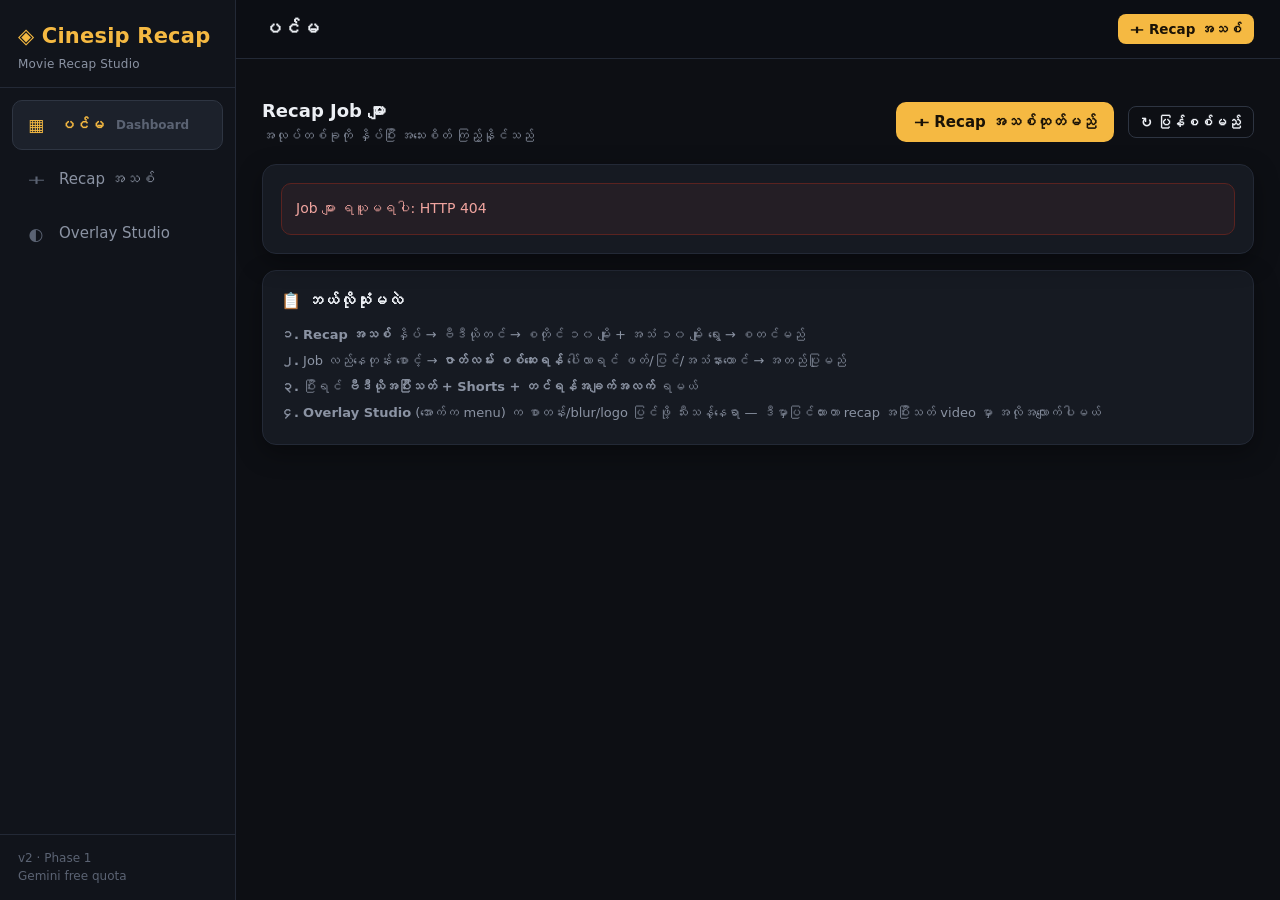
==== commit 83a69e65: "UI: Gemini key status banner on dashboard" ====
--- a/frontend/index.html
+++ b/frontend/index.html
@@ -315,6 +315,7 @@
     <div id="content">
       <!-- ======== VIEW: dashboard ======== -->
       <section class="view active" id="view-dashboard">
+        <div id="keyBanner" style="margin-bottom:14px"></div>
         <div class="dash-head">
           <div>
             <h3 style="margin:0;font-size:18px">Recap Job များ</h3>
@@ -663,6 +664,18 @@
 async function loadDashboard(){
   const g = $("jobGrid");
   g.innerHTML = skeletonCards(6);
+  // Gemini key status banner — catches the "quota have:0" confusion early
+  try{
+    const h = await api("/api/health");
+    const kb = $("keyBanner");
+    if(kb){
+      if(h.gemini_ready){
+        kb.innerHTML = `<div class="ok-box">✓ Gemini key အဆင်သင့် (${h.gemini_keys} ခု) — recap လုပ်လို့ရပြီ</div>`;
+      }else{
+        kb.innerHTML = `<div class="err-box">⚠️ <b>Gemini key မရှိသေးပါ</b> — .env ဖိုင်မှာ <code>GOOGLE_API_KEY=</code> နောက်မှာ key ထည့်ပါ (AI Studio, အခမဲ့)။ Key မရှိရင် quota check မှာ <code>have:0</code> ပြပြီး job စလို့မရပါ။<br><span class="hint">run.bat / uvicorn ကို .env ပြင်ပြီးမှ ပြန် run ရမယ်။</span></div>`;
+      }
+    }
+  }catch(e){}
   try{
     const j = await api("/api/jobs");
     App.jobs = j.jobs || [];
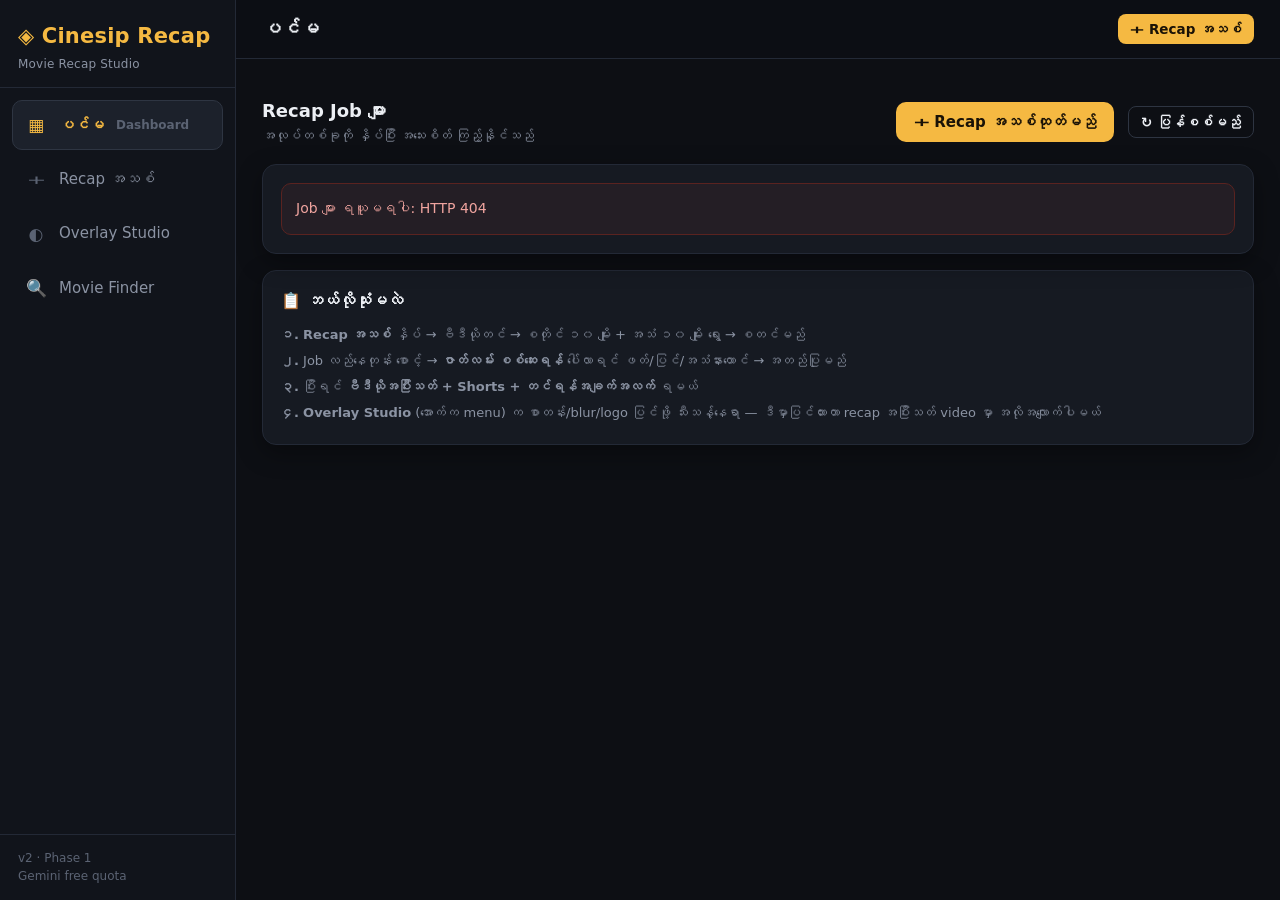
==== commit bcafcc0f: "Movie Finder UI: Finder tab with AI suggestions, trending, search, trailer modal, Recap-to-wizard fl" ====
--- a/frontend/index.html
+++ b/frontend/index.html
@@ -122,6 +122,23 @@
   max-width:760px;width:100%;padding:18px;box-shadow:var(--shadow)}
 .modal-box video{width:100%;border-radius:10px;background:#000;max-height:70vh}
 .modal-note{margin:12px 0;color:var(--gold);font-size:14px}
+
+/* ============ movie finder ============ */
+.poster-grid{display:grid;grid-template-columns:repeat(auto-fill,minmax(132px,1fr));gap:12px}
+.pcard{background:var(--surface2);border:1px solid var(--border);border-radius:12px;overflow:hidden;cursor:pointer;transition:transform .15s,border-color .15s}
+.pcard:hover{transform:translateY(-3px);border-color:var(--gold)}
+.pcard .pp{aspect-ratio:2/3;background:#0a0c10;display:flex;align-items:center;justify-content:center;color:var(--faint);font-size:28px}
+.pcard .pp img{width:100%;height:100%;object-fit:cover;display:block}
+.pcard .pb{padding:8px 9px}
+.pcard .pt{font-size:13px;font-weight:700;white-space:nowrap;overflow:hidden;text-overflow:ellipsis}
+.pcard .pm{font-size:11.5px;color:var(--muted);margin-top:2px}
+.pcard .why{font-size:11.5px;color:var(--gold);margin-top:4px;line-height:1.4}
+.seg{display:inline-flex;background:var(--surface2);border:1px solid var(--border);border-radius:10px;padding:3px;gap:2px}
+.seg button{background:transparent;border:0;color:var(--muted);padding:6px 12px;border-radius:8px;cursor:pointer;font-size:13.5px}
+.seg button.sel{background:var(--gold);color:var(--gold-ink);font-weight:700}
+.prov-row{display:flex;gap:6px;flex-wrap:wrap;margin-top:6px}
+.prov{display:flex;align-items:center;gap:6px;background:var(--surface2);border:1px solid var(--border);border-radius:8px;padding:4px 8px;font-size:12.5px}
+.prov img{width:20px;height:20px;border-radius:4px}
 
 /* ============ dashboard ============ */
 .dash-head{display:flex;align-items:center;gap:14px;margin-bottom:18px;flex-wrap:wrap}
@@ -295,6 +312,7 @@
       <div class="nav-item active" data-view="dashboard"><span class="ic">▦</span>ပင်မ <span style="font-size:12px;color:var(--faint)">Dashboard</span></div>
       <div class="nav-item" data-view="wizard"><span class="ic">＋</span>Recap အသစ်</div>
       <div class="nav-item" data-view="studio"><span class="ic">◐</span>Overlay Studio</div>
+      <div class="nav-item" data-view="finder"><span class="ic">🔍</span>Movie Finder</div>
     </nav>
     <div id="sideFoot">v2 · Phase 1<br>Gemini free quota</div>
   </aside>
@@ -310,6 +328,7 @@
       <div class="nav-item active" data-view="dashboard"><span class="ic">▦</span>ပင်မ</div>
       <div class="nav-item" data-view="wizard"><span class="ic">＋</span>အသစ်</div>
       <div class="nav-item" data-view="studio"><span class="ic">◐</span>Overlay</div>
+      <div class="nav-item" data-view="finder"><span class="ic">🔍</span>Finder</div>
     </nav>
 
     <div id="content">
@@ -341,15 +360,10 @@
       <section class="view" id="view-wizard">
         <div class="card" style="max-width:760px;margin:0 auto">
           <h3 style="font-size:18px">Recap အသစ်</h3>
-          <div class="hint" style="margin-bottom:10px">📋 အဆင့်များ: <b>ဗီဒီယိုတင်</b> → <b>စတိုင်+အသံရွေး</b> → <b>စတင်</b> → ဇာတ်လမ်းစစ်ဆေး → ဗီဒီယိုအပြီးသတ် ရမယ်</div>
+          <div class="hint" style="margin-bottom:10px">📋 အဆင့်များ: <b>ဗီဒီယိုတင် + ရွေးချယ်မှုများ</b> → <b>စတင်</b> → ဇာတ်လမ်းစစ်ဆေး → ဗီဒီယို+SRT ရမယ်</div>
           <div class="steps" id="wizSteps">
-            <div class="step cur" data-n="1" data-s="1">၁။ ဗီဒီယိုတင်</div>
-            <div class="step" data-n="2" data-s="2">၂။ စတိုင်+အသံရွေး</div>
-            <div class="step" data-n="3" data-s="3">၃။ စတင်ရန်</div>
-          </div>
-            <div class="step cur" data-n="1" data-s="1">ဗီဒီယို</div>
-            <div class="step" data-n="2" data-s="2">ရွေးချယ်မှုများ</div>
-            <div class="step" data-n="3" data-s="3">Quota & စတင်ရန်</div>
+            <div class="step cur" data-n="1" data-s="1">၁။ ဗီဒီယို + ရွေးချယ်မှုများ</div>
+            <div class="step" data-n="2" data-s="2">၂။ Quota & စတင်ရန်</div>
           </div>
           <div id="wizBody"></div>
           <div class="wiz-nav">
@@ -387,6 +401,42 @@
         <div class="card stage-panel">
           <h3>Log</h3>
           <div class="console" id="jobLog"><div class="hint">—</div></div>
+        </div>
+      </section>
+
+      <!-- ======== VIEW: movie finder ======== -->
+      <section class="view" id="view-finder">
+        <div id="finderStatus"></div>
+        <div class="card" style="margin-bottom:14px">
+          <h3 style="margin-bottom:4px">🤖 AI အကြံပြုချက်</h3>
+          <div class="hint" style="margin-bottom:10px">ခု ခေတ်စားနေတာတွေထဲက ဒီ channel အတွက် recap လုပ်သင့်တာကို AI ရွေးပေးမယ် (~1 Gemini call)</div>
+          <button class="btn" id="btnAiSuggest">✨ ဒီအပတ် ဘာကို recap လုပ်ရမလဲ?</button>
+          <span class="hint" id="aiSugStatus" style="margin-left:8px"></span>
+          <div id="aiSugGrid" class="poster-grid" style="margin-top:12px"></div>
+        </div>
+        <div class="card">
+          <div style="display:flex;gap:8px;flex-wrap:wrap;align-items:center;margin-bottom:12px">
+            <h3 style="margin:0">🔥 Trending</h3>
+            <div class="seg" id="finderSeg">
+              <button data-fm="movie" data-fw="week" class="sel">🎬 ကား</button>
+              <button data-fm="tv" data-fw="week">📺 ဇာတ်လမ်းတွဲ</button>
+            </div>
+            <div class="spacer"></div>
+            <input id="finderQ" placeholder="ရှာမယ်... (ဥပမာ Nezha)" style="max-width:220px">
+            <button class="btn small" id="btnFinderSearch">ရှာမယ်</button>
+          </div>
+          <div id="finderGrid" class="poster-grid"><div class="hint">တင်နေသည်...</div></div>
+          <div class="hint" style="margin-top:14px;font-size:12px;opacity:.75">
+            This product uses TMDB and the TMDB APIs but is not endorsed, certified, or otherwise approved by TMDB.
+          </div>
+        </div>
+        <div id="finderModal" class="modal" style="display:none">
+          <div class="modal-box" style="max-width:640px">
+            <div id="finderDetail"></div>
+            <div style="text-align:right;margin-top:12px">
+              <button class="btn ghost" id="finderClose">ပိတ်မယ်</button>
+            </div>
+          </div>
         </div>
       </section>
 
@@ -631,7 +681,7 @@
 }
 
 /* ---------- router ---------- */
-const VIEW_TITLES = {dashboard:"ပင်မ", wizard:"Recap အသစ်", job:"Job အသေးစိတ်", studio:"Preview Studio"};
+const VIEW_TITLES = {dashboard:"ပင်မ", wizard:"Recap အသစ်", job:"Job အသေးစိတ်", studio:"Preview Studio", finder:"Movie Finder"};
 function showView(name, param){
   App.view = name;
   stopJobPoll();
@@ -642,14 +692,15 @@
   $("viewTitle").textContent = name==="job" ? "Job အသေးစိတ်" : VIEW_TITLES[name];
   window.scrollTo(0,0);
   if(name==="dashboard"){ loadStyles(); loadDashboard(); }
-  if(name==="wizard") renderWizard();
+  if(name==="wizard"){ loadVoices(); renderWizard(); }
   if(name==="job" && param) openJob(param);
   if(name==="studio") studioOnShow();
+  if(name==="finder") finderOnShow();
 }
 document.querySelectorAll(".nav-item").forEach(n=>
   n.addEventListener("click", ()=>showView(n.dataset.view)));
-$("btnTopNew").addEventListener("click", ()=>{ App.wiz = {step:1,video:null,mode:"long",minutes:20,style:"cold_open",voice:"thiha",vopts:{speed:1.0,pitch:0,volume:100},budget:null,jobId:null}; showView("wizard"); });
-$("btnDashNew").addEventListener("click", ()=>{ App.wiz = {step:1,video:null,mode:"long",minutes:20,style:"cold_open",voice:"thiha",vopts:{speed:1.0,pitch:0,volume:100},budget:null,jobId:null}; showView("wizard"); });
+$("btnTopNew").addEventListener("click", ()=>{ App.wiz = {step:1,video:null,mode:"long",minutes:20,style:"cold_open",voice:"thiha",vopts:{speed:1.0,pitch:0,volume:100},ratio:"16:9",resolution:"720p",budget:null,jobId:null}; showView("wizard"); });
+$("btnDashNew").addEventListener("click", ()=>{ App.wiz = {step:1,video:null,mode:"long",minutes:20,style:"cold_open",voice:"thiha",vopts:{speed:1.0,pitch:0,volume:100},ratio:"16:9",resolution:"720p",budget:null,jobId:null}; showView("wizard"); });
 
 /* ============================================================
    DASHBOARD
@@ -781,7 +832,7 @@
     s.classList.toggle("done", k<n);
   });
   $("wizBack").style.visibility = n===1 ? "hidden" : "visible";
-  $("wizNext").textContent = n===3 ? "✓ စတင်မည်" : "ရှေ့သို့ →";
+  $("wizNext").textContent = n===2 ? "✓ စတင်မည်" : "ရှေ့သို့ →";
   renderWizard();
 }
 function renderWizard(){
@@ -794,22 +845,38 @@
   if(w.step===1){
     const v = w.video;
     b.innerHTML = `
+      ${w.sourceTitle?`<div class="ok-box" style="margin-bottom:12px">🎬 <b>${esc(w.sourceTitle)}</b> <span class="hint">— Finder က ရွေးထားတယ် · ဖိုင်ကို upload တင်ပါ</span></div>`:""}
       <div class="dropzone" id="dz">
         <div class="big">⭳</div>
         <div style="font-weight:700;font-size:16px">ဗီဒီယို ဖိုင်ကို ဒီမှာ ချပါ</div>
         <div class="hint">သို့မဟုတ် နှိပ်၍ ရွေးပါ (mp4/mkv/mov)</div>
         <input type="file" id="wizFile" accept="video/mp4,video/*" style="display:none">
       </div>
-      <div id="wizVidInfo" style="margin-top:12px">${v?vidInfoHtml(v):""}</div>`;
+      <div id="wizVidInfo" style="margin-top:12px">${v?vidInfoHtml(v):""}</div>
+      ${v?`<div style="margin:12px 0">
+        <label class="f">🎬 ဗီဒီယို Preview</label>
+        <video src="/api/video/${v.video_id}" controls playsinline preload="metadata"
+          style="width:100%;max-height:300px;border-radius:12px;background:#000"></video>
+      </div>`:""}
+      <div id="wizSettings" style="margin-top:18px;${v?"":"opacity:.45;pointer-events:none"}">
+        <h3 style="margin-bottom:12px">⚙️ ရွေးချယ်မှုများ ${v?"":'<span class="hint">— ဗီဒီယိုတင်ပြီးမှ ရွေးလို့ရမယ်</span>'}</h3>
+        ${settingsHtml(w)}
+      </div>`;
     const dz = $("dz");
     dz.addEventListener("click", ()=>$("wizFile").click());
     $("wizFile").addEventListener("change", e=>{ if(e.target.files[0]) wizUpload(e.target.files[0]); });
     ["dragover","dragenter"].forEach(ev=>dz.addEventListener(ev, e=>{e.preventDefault();dz.classList.add("over");}));
     ["dragleave","drop"].forEach(ev=>dz.addEventListener(ev, e=>{e.preventDefault();dz.classList.remove("over");}));
     dz.addEventListener("drop", e=>{ const f=e.dataTransfer.files[0]; if(f) wizUpload(f); });
+    wireSettings(w);
   }
   else if(w.step===2){
-    b.innerHTML = `
+    b.innerHTML = `<div id="quotaBox"><div class="hint"><span class="spin"></span> quota တွက်ချက်နေသည်...</div></div>`;
+    wizEstimate();
+  }
+}
+function settingsHtml(w){
+  return `
       <div class="row"><label class="f">Mode ရွေးပါ</label>
         <div class="mode-cards">
           <div class="mode-card ${w.mode==="long"?"sel":""}" data-m="long">
@@ -840,12 +907,37 @@
         </div>
         <div style="margin-top:8px"><button class="btn small ghost" id="voPreview">▶ အသံစမ်းကြည့်မည်</button>
           <span class="hint" id="voPrevStatus"></span></div>
-      </div>`;
-    b.querySelectorAll(".mode-card").forEach(c=>c.addEventListener("click", ()=>{
+      </div>
+      <div class="row"><label class="f">📐 Output Ratio ရွေးပါ</label>
+        <div class="mode-cards">
+          <div class="mode-card ${w.ratio==="16:9"?"sel":""}" data-r="16:9">
+            <div class="t">🖥️ 16:9</div><div class="d">YouTube landscape</div></div>
+          <div class="mode-card ${w.ratio==="9:16"?"sel":""}" data-r="9:16">
+            <div class="t">📱 9:16</div><div class="d">Shorts / TikTok</div></div>
+          <div class="mode-card ${w.ratio==="original"?"sel":""}" data-r="original">
+            <div class="t">🎞️ မူရင်း</div><div class="d">ဗီဒီယိုအတိုင်း</div></div>
+        </div></div>
+      <div class="row"><label class="f">🎞️ Resolution</label>
+        <select id="wizRes">
+          <option value="1080p" ${w.resolution==="1080p"?"selected":""}>1080p — အကြည်ဆုံး (ဖိုင်ကြီး)</option>
+          <option value="720p" ${w.resolution==="720p"?"selected":""}>720p — အလယ်</option>
+          <option value="480p" ${w.resolution==="480p"?"selected":""}>480p — မြန် (ဖိုင်သေး)</option>
+        </select>
+        <div class="hint" style="margin-top:6px">9:16 ရွေးရင် အလယ်ပိုင်းကို ဖြတ်ယူမယ် · 16:9/မူရင်း ဆို ဘောင်အနက်ထည့်မယ် (ဖြတ်မထုတ်ဘူး)</div></div>`;
+}
+function wireSettings(w){
+  const b = $("wizBody");
+    b.querySelectorAll(".mode-card[data-m]").forEach(c=>c.addEventListener("click", ()=>{
       w.mode = c.dataset.m;
       w.minutes = w.mode==="short" ? 3 : (w.mode==="long" ? 20 : 20);
       renderWizard();
     }));
+    b.querySelectorAll(".mode-card[data-r]").forEach(c=>c.addEventListener("click", ()=>{
+      w.ratio = c.dataset.r;
+      renderWizard();
+    }));
+    const wr = $("wizRes");
+    if(wr) wr.addEventListener("change", e=>{ w.resolution = e.target.value; });
     $("wizMin").addEventListener("input", e=>{ w.minutes = Number(e.target.value); $("wizMinVal").textContent = w.minutes+" မိနစ်"; });
     b.querySelectorAll(".style-card").forEach(c=>c.addEventListener("click", ()=>{
       w.style = c.dataset.s; renderWizard();
@@ -869,11 +961,6 @@
         st.textContent="✓";
       }catch(e){ st.textContent="မရပါ: "+e.message; }
     });
-  }
-  else if(w.step===3){
-    b.innerHTML = `<div id="quotaBox"><div class="hint"><span class="spin"></span> quota တွက်ချက်နေသည်...</div></div>`;
-    wizEstimate();
-  }
 }
 function vidInfoHtml(v){
   return `<div class="ok-box">✓ <b>${esc(v.name||"video")}</b> · ${v.width}×${v.height} · ${fmtDur(v.duration)} (${Math.round(v.duration/60)} မိနစ်)</div>`;
@@ -898,13 +985,15 @@
   const w = App.wiz, box = $("quotaBox");
   if(!w.video){ box.innerHTML = `<div class="err-box">ဗီဒီယို မတင်ရသေးပါ</div>`; return; }
   const sig = [w.video.video_id, w.mode, w.minutes, w.style, w.voice,
-               w.vopts.speed, w.vopts.pitch, w.vopts.volume].join("|");
+               w.vopts.speed, w.vopts.pitch, w.vopts.volume, w.ratio, w.resolution].join("|");
   if(w.estSig === sig && w.estResp){ renderQuotaBox(w.estResp); return; }  // reuse, don't spawn duplicate jobs
   try{
     const r = await api("/api/jobs", {method:"POST",
       headers:{"Content-Type":"application/json"},
       body: JSON.stringify({video_id:w.video.video_id, mode:w.mode,
-        target_minutes:w.minutes, style:w.style, voice_preset:w.voice, voice_opts:w.vopts})});
+        target_minutes:w.minutes, style:w.style, voice_preset:w.voice, voice_opts:w.vopts,
+        ratio:w.ratio, resolution:w.resolution,
+        source_title:w.sourceTitle||""})});
     w.estSig = sig; w.estResp = r;
     renderQuotaBox(r);
   }catch(e){
@@ -940,8 +1029,6 @@
     if(!w.video){ toast("ဗီဒီယို အရင် တင်ပါ","err"); return; }
     wizSetStep(2);
   }else if(w.step===2){
-    wizSetStep(3);
-  }else if(w.step===3){
     if(!w.jobId){ toast("Job မဖန်တီးရသေးပါ","err"); return; }
     showView("job", w.jobId);
   }
@@ -950,10 +1037,6 @@
 /* ============================================================
    JOB DETAIL
    ============================================================ */
-const VOICE_OPTS = {
-  gemini: ["Kore","Sulafat","Zephyr","Puck","Leda","Aoede","Charon","Fenrir"],
-  edge: ["my-MM-NilarNeural","my-MM-ThihaNeural"]
-};
 function stopJobPoll(){
   if(App.pollTimer){ clearInterval(App.pollTimer); App.pollTimer = null; }
 }
@@ -1197,8 +1280,8 @@
         ${r.video_url?`<video src="${esc(r.video_url)}" controls playsinline style="width:100%;border-radius:12px;background:#000"></video>`
           :'<div class="err-box">ဗီဒီယို URL မရှိပါ</div>'}
         <div class="row" style="display:flex;gap:8px;flex-wrap:wrap;margin-top:10px">
-          ${r.srt_url?`<a class="btn small ghost" href="${esc(r.srt_url)}" download style="text-decoration:none">⭳ SRT ဒေါင်းလုဒ်</a>`:""}
-          ${r.video_url?`<button class="btn small ghost" id="btnDlVideo">⭳ ဗီဒီယို ဒေါင်းလုဒ်</button>`:""}
+          ${r.video_url?`<button class="btn" id="btnDlVideo">⭳ ဗီဒီယို ဒေါင်းလုဒ် (MP4)</button>`:""}
+          ${r.srt_url?`<a class="btn ghost" href="${esc(r.srt_url)}" download style="text-decoration:none">⭳ SRT ဒေါင်းလုဒ်</a>`:""}
           <span class="hint">${r.duration?("ကြာချိန် "+fmtDur(r.duration)):""}</span>
         </div>
       </div>
@@ -1631,8 +1714,137 @@
   }catch(e){ stStatus("preview ထုတ်မရပါ: "+e.message,"err"); }
 });
 
+/* ============================================================
+   MOVIE FINDER — trend discovery + AI picks (no downloading)
+   ============================================================ */
+const FD = {media:"movie", window:"week", items:[]};
+function pcardHtml(c){
+  const poster = c.poster ? `<img src="${esc(c.poster)}" alt="" loading="lazy">` : "🎬";
+  return `<div class="pcard" data-tid="${c.tmdb_id}" data-mt="${esc(c.media_type)}">
+    <div class="pp">${poster}</div>
+    <div class="pb"><div class="pt">${esc(c.title)}</div>
+      <div class="pm">${esc(c.year||"")} ${c.rating?("★ "+c.rating):""}</div>
+      ${c.why_hot?`<div class="why">🔥 ${esc(c.why_hot)}</div>`:""}
+    </div></div>`;
+}
+function finderCards(items){
+  FD.items = items;
+  const g = $("finderGrid");
+  g.innerHTML = items.length ? items.map(pcardHtml).join("")
+    : '<div class="hint">မတွေ့ပါ — တခြားစာလုံးနဲ့ ရှာကြည့်ပါ</div>';
+  g.querySelectorAll(".pcard").forEach(el=>
+    el.addEventListener("click", ()=>finderOpen(Number(el.dataset.tid), el.dataset.mt)));
+}
+async function finderOnShow(){
+  // status banner
+  try{
+    const s = await api("/api/finder/status");
+    $("finderStatus").innerHTML = s.tmdb_ready ? "" :
+      `<div class="err-box" style="margin-bottom:14px">⚠️ ${esc(s.msg)}<br>
+       <span class="hint">themoviedb.org → Settings → API → API Key (v3) ကို copy ပြီး .env မှာ <b>TMDB_API_KEY=...</b> လို့�ည့်၊ run.bat ပြန်ဖွင့်</span></div>`;
+  }catch(e){ /* ignore */ }
+  finderLoadTrending();
+}
+async function finderLoadTrending(){
+  const g = $("finderGrid");
+  g.innerHTML = '<div class="hint"><span class="spin"></span> တင်နေသည်...</div>';
+  try{
+    const r = await api(`/api/finder/trending?media=${FD.media}&window=${FD.window}`);
+    finderCards(r.items || []);
+  }catch(e){
+    g.innerHTML = `<div class="err-box">${esc(e.message)}</div>`;
+  }
+}
+async function finderOpen(tmdb_id, media){
+  const box = $("finderDetail");
+  $("finderModal").style.display = "flex";
+  box.innerHTML = '<div class="hint"><span class="spin"></span> တင်နေသည်...</div>';
+  try{
+    const r = await api(`/api/finder/details/${tmdb_id}?media=${encodeURIComponent(media)}`);
+    const d = r.item;
+    const prov = d.providers || {};
+    const provHtml = (label, list)=> list && list.length ?
+      `<div><label class="f">${label}</label><div class="prov-row">${list.map(p=>
+        `<span class="prov">${p.logo?`<img src="${esc(p.logo)}" alt="">`:""}${esc(p.name)}</span>`).join("")}</div></div>` : "";
+    box.innerHTML = `
+      <div style="display:grid;grid-template-columns:150px 1fr;gap:14px">
+        <div>${d.poster?`<img src="${esc(d.poster)}" style="width:100%;border-radius:10px">`:'<div style="font-size:44px">🎬</div>'}</div>
+        <div>
+          <h3 style="margin:0 0 4px">${esc(d.title)} ${d.year?`<span class="hint">(${esc(d.year)})</span>`:""}</h3>
+          <div class="hint" style="margin-bottom:8px">${d.rating?("★ "+d.rating+" · "):""}${esc((d.genres||[]).join(" · "))}</div>
+          <div style="font-size:13.5px;line-height:1.6;max-height:120px;overflow:auto">${esc(d.overview||"အကျဉ်း မရှိပါ")}</div>
+        </div>
+      </div>
+      ${d.trailer_key?`<div style="margin-top:12px"><label class="f">🎬 Trailer — နှိပ်ကြည့်လို့ရတယ်</label>
+        <div style="position:relative;padding-top:56.25%;border-radius:10px;overflow:hidden;background:#000">
+          <iframe src="https://www.youtube.com/embed/${esc(d.trailer_key)}" style="position:absolute;inset:0;width:100%;height:100%;border:0"
+            allow="accelerometer; autoplay; clipboard-write; encrypted-media; gyroscope; picture-in-picture" allowfullscreen></iframe>
+        </div></div>`:'<div class="hint" style="margin-top:12px">Trailer မရှိပါ</div>'}
+      <div style="margin-top:12px">
+        ${provHtml("📺 ကြည့်လို့ရတဲ့နေရာ (တရားဝင် streaming)", prov.flatrate)}
+        ${provHtml("🆓 အခမဲ့ (ads နဲ့)", prov.ads)}
+        ${provHtml("🆓 အခမဲ့", prov.free)}
+      </div>
+      <div style="display:flex;gap:8px;margin-top:14px;flex-wrap:wrap">
+        <button class="btn" id="fdRecap">⚡ Recap လုပ်မယ်</button>
+        ${d.tmdb_url?`<a class="btn ghost" href="${esc(d.tmdb_url)}" target="_blank" rel="noopener" style="text-decoration:none">TMDB ↗</a>`:""}
+      </div>
+      <div class="hint" style="margin-top:10px">📌 ဖိုင်ကို ကိုယ်တိုင် အပြင်မှာ ရှာပြီး wizard မှာ upload တင်ပါ — app က download မလုပ်ပေးပါ</div>`;
+    $("fdRecap").addEventListener("click", ()=>{
+      $("finderModal").style.display = "none";
+      App.wiz = {step:1,video:null,mode:"long",minutes:20,style:"cold_open",voice:"thiha",
+        vopts:{speed:1.0,pitch:0,volume:100},ratio:"16:9",resolution:"720p",
+        budget:null,jobId:null,sourceTitle:d.title,tmdbId:d.tmdb_id};
+      showView("wizard");
+      toast("🎬 "+d.title+" — ဖိုင် upload တင်ပြီး ဆက်လုပ်ပါ","ok");
+    });
+  }catch(e){
+    box.innerHTML = `<div class="err-box">${esc(e.message)}</div>`;
+  }
+}
+
+/* finder controls */
+document.querySelectorAll("#finderSeg button").forEach(b=>
+  b.addEventListener("click", ()=>{
+    document.querySelectorAll("#finderSeg button").forEach(x=>x.classList.remove("sel"));
+    b.classList.add("sel");
+    FD.media = b.dataset.fm; FD.window = b.dataset.fw;
+    finderLoadTrending();
+  }));
+async function finderDoSearch(){
+  const q = $("finderQ").value.trim();
+  if(!q) return;
+  const g = $("finderGrid");
+  g.innerHTML = '<div class="hint"><span class="spin"></span> ရှာနေသည်...</div>';
+  try{
+    const r = await api("/api/finder/search?q="+encodeURIComponent(q));
+    finderCards(r.items || []);
+  }catch(e){
+    g.innerHTML = `<div class="err-box">${esc(e.message)}</div>`;
+  }
+}
+$("btnFinderSearch").addEventListener("click", finderDoSearch);
+$("finderQ").addEventListener("keydown", e=>{ if(e.key==="Enter") finderDoSearch(); });
+$("finderClose").addEventListener("click", ()=>{ $("finderModal").style.display="none"; });
+$("finderModal").addEventListener("click", e=>{ if(e.target.id==="finderModal") $("finderModal").style.display="none"; });
+$("btnAiSuggest").addEventListener("click", async ()=>{
+  const st = $("aiSugStatus"), g = $("aiSugGrid");
+  st.textContent = "AI ရွေးနေသည်..."; g.innerHTML = "";
+  try{
+    const r = await api("/api/finder/suggest", {method:"POST",
+      headers:{"Content-Type":"application/json"}, body:JSON.stringify({n:8})});
+    const items = r.items || [];
+    g.innerHTML = items.length ? items.map(pcardHtml).join("")
+      : '<div class="hint">အကြံပြုချက် မရပါ</div>';
+    g.querySelectorAll(".pcard").forEach(el=>
+      el.addEventListener("click", ()=>finderOpen(Number(el.dataset.tid), el.dataset.mt)));
+    st.textContent = items.length ? `✓ ${items.length} ခု` : "";
+  }catch(e){ st.textContent = "မရပါ: "+e.message; }
+});
+
 /* ---------- init ---------- */
 loadStyles();
+loadVoices();
 loadDashboard();
 </script>
 </body>
